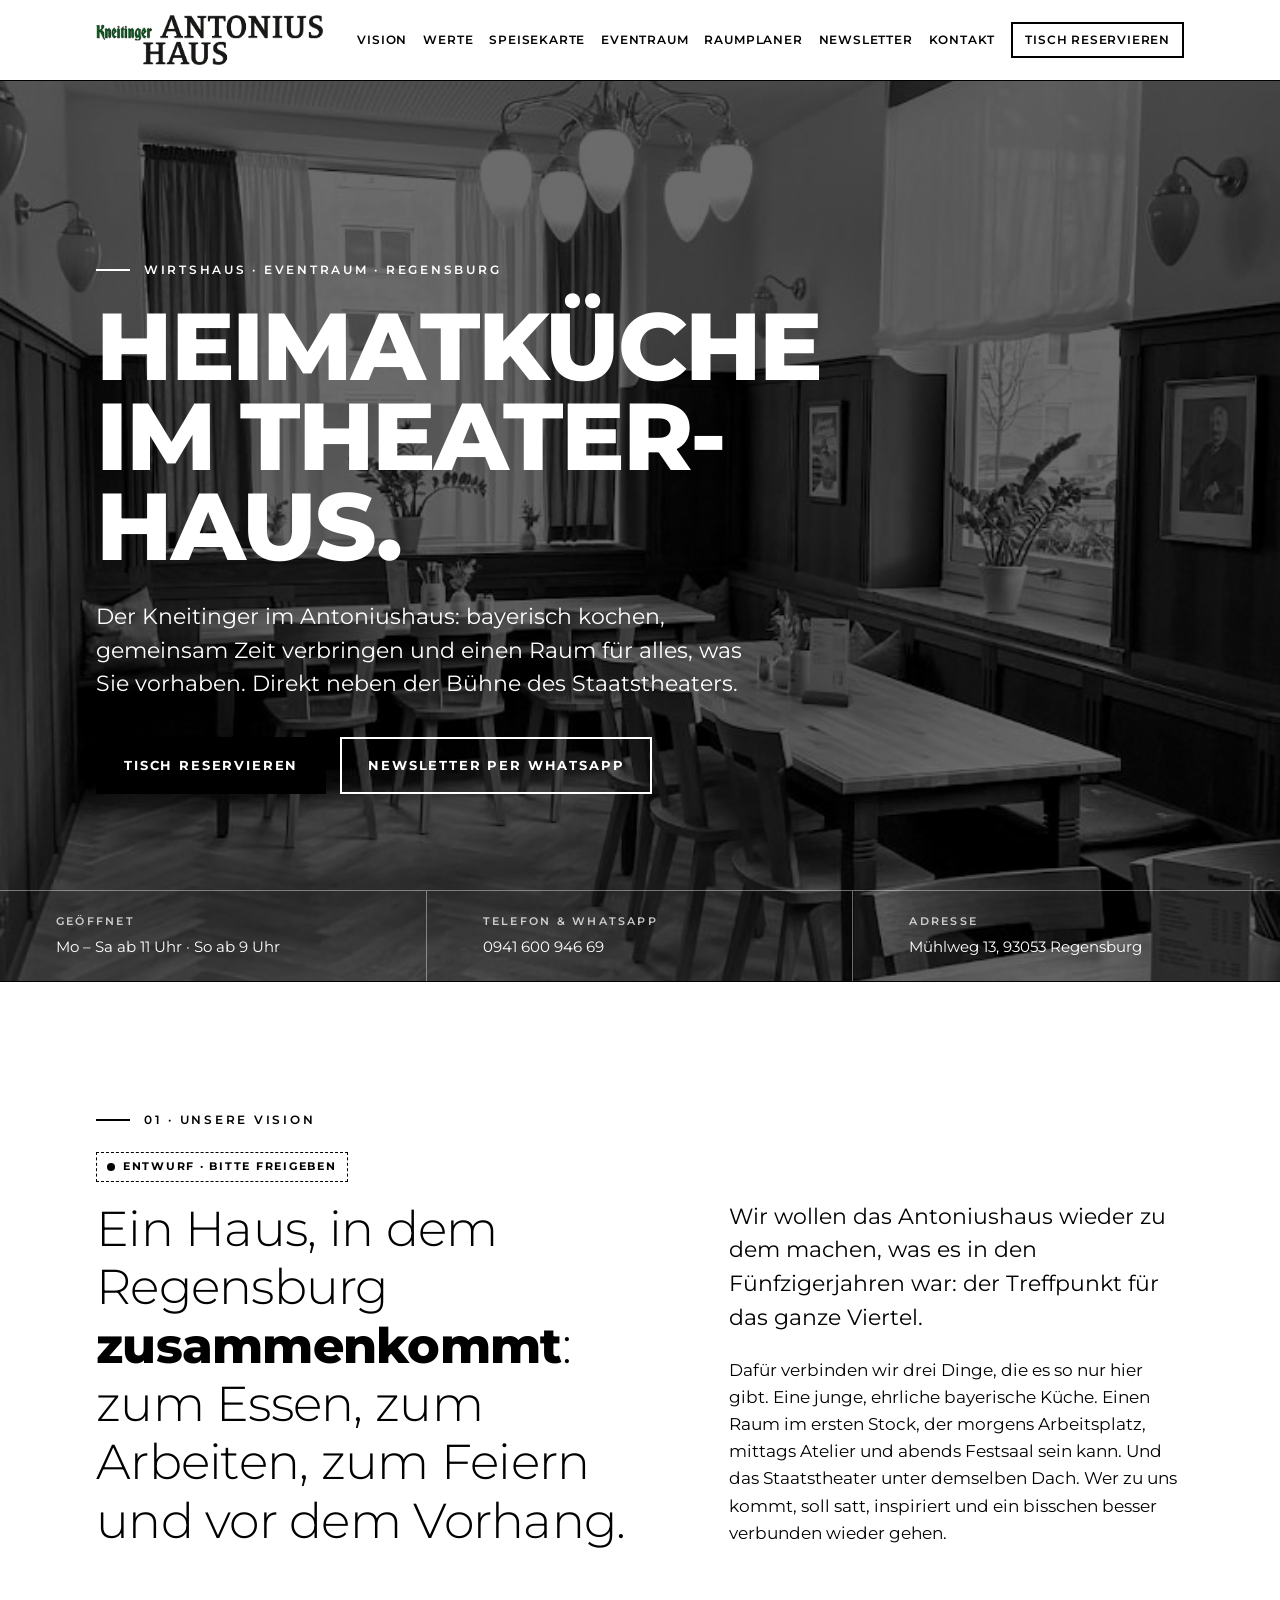
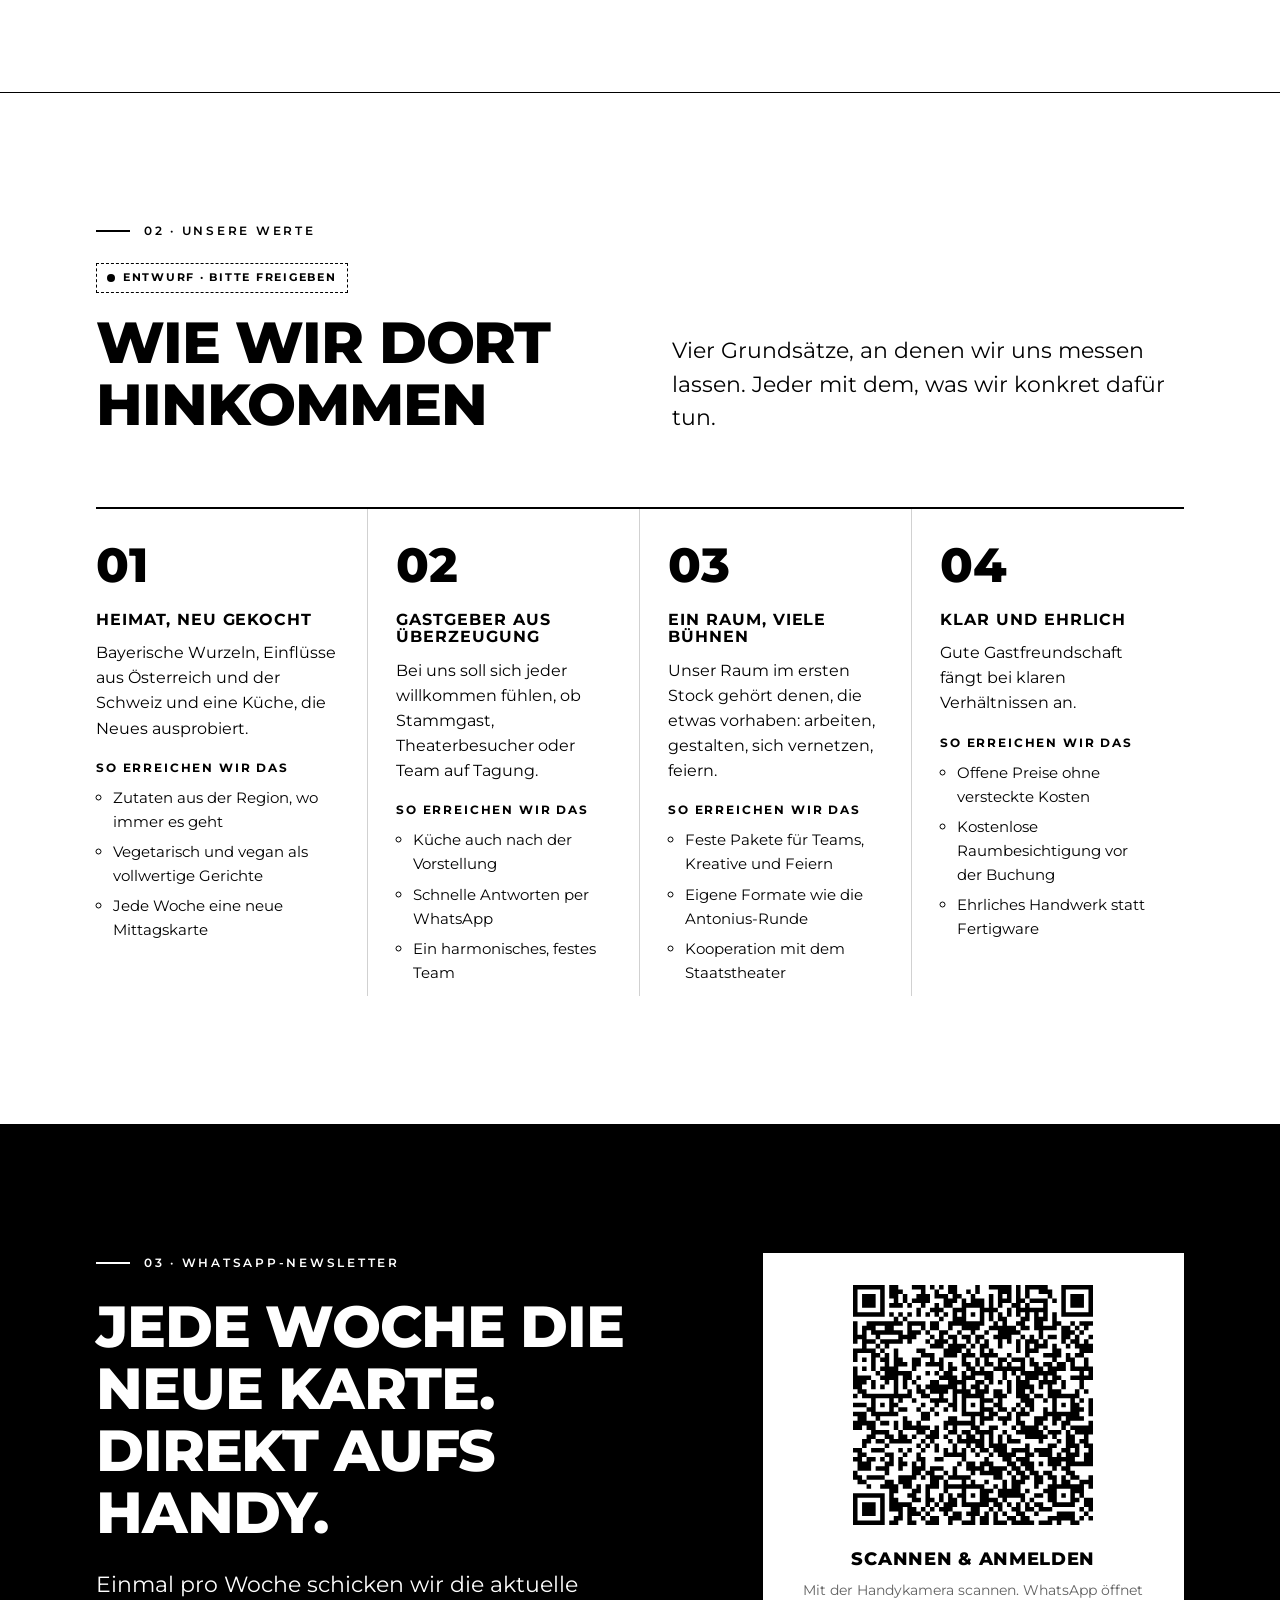
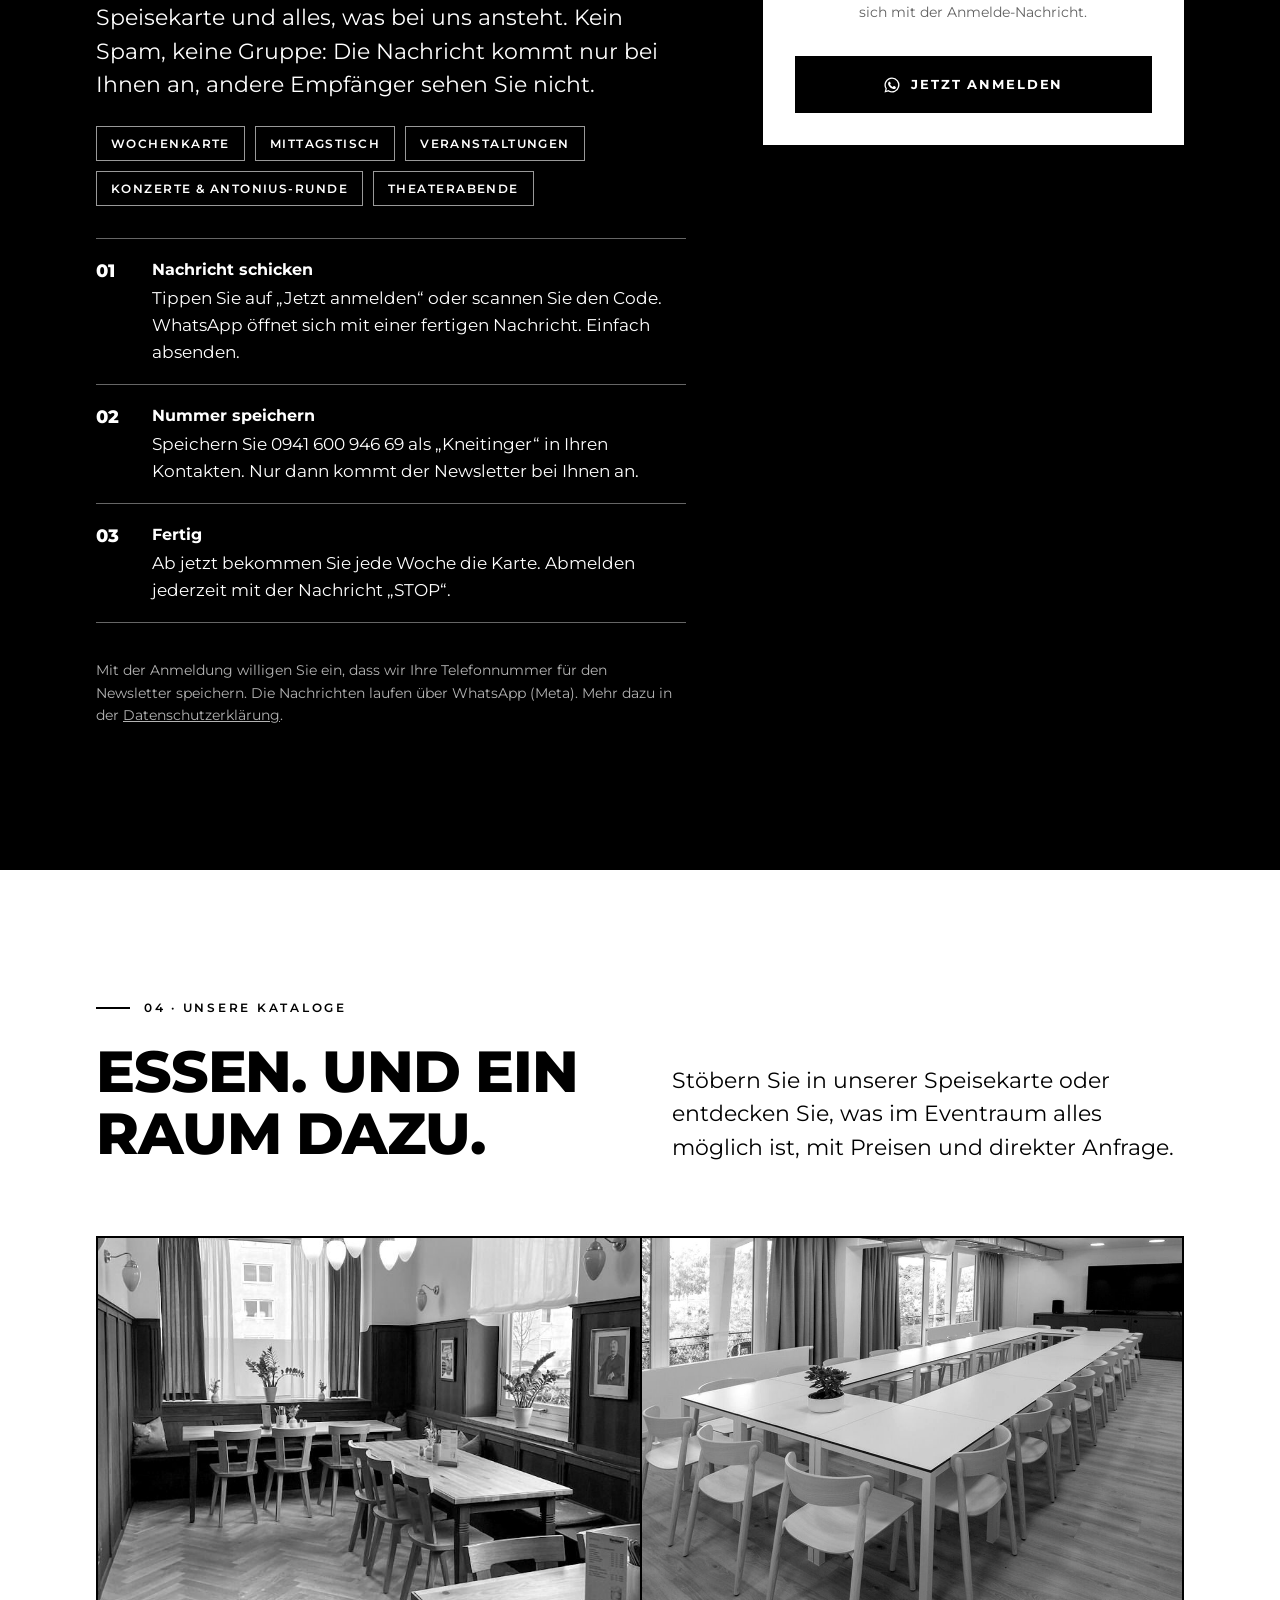
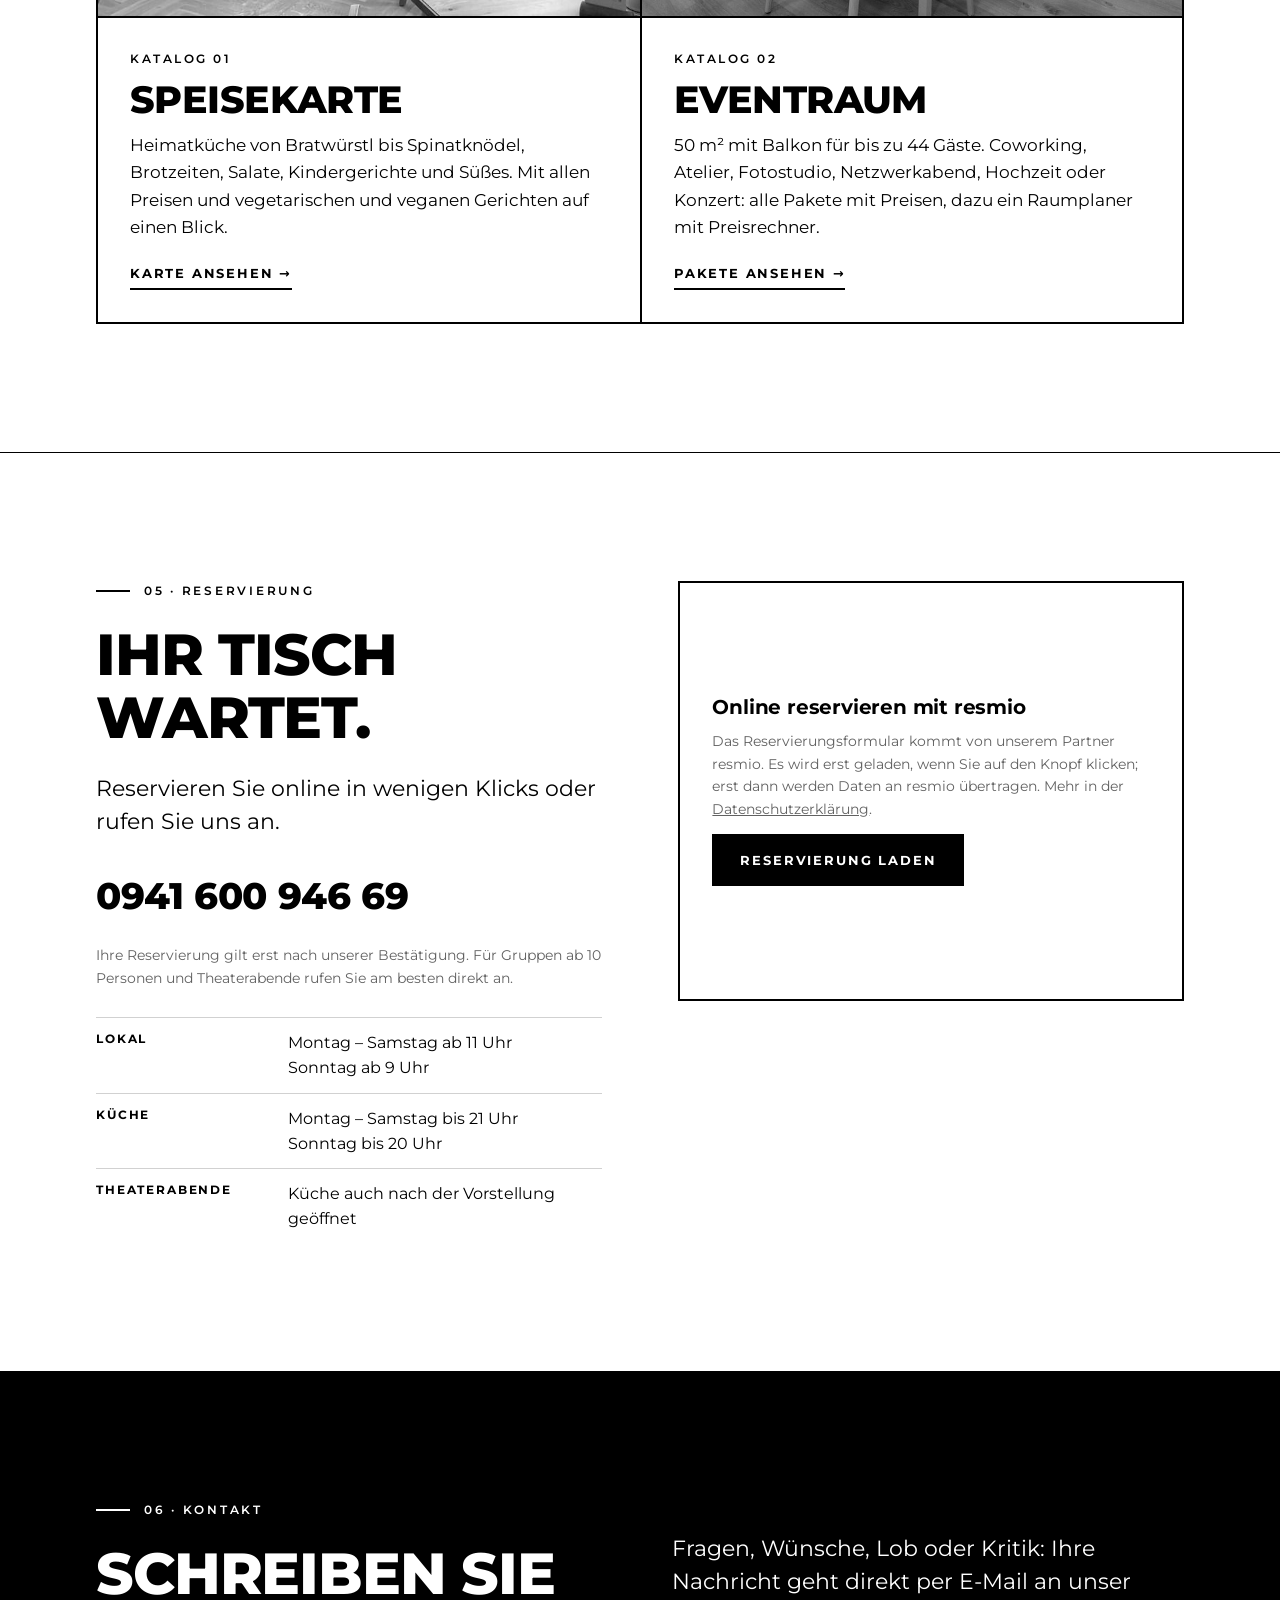
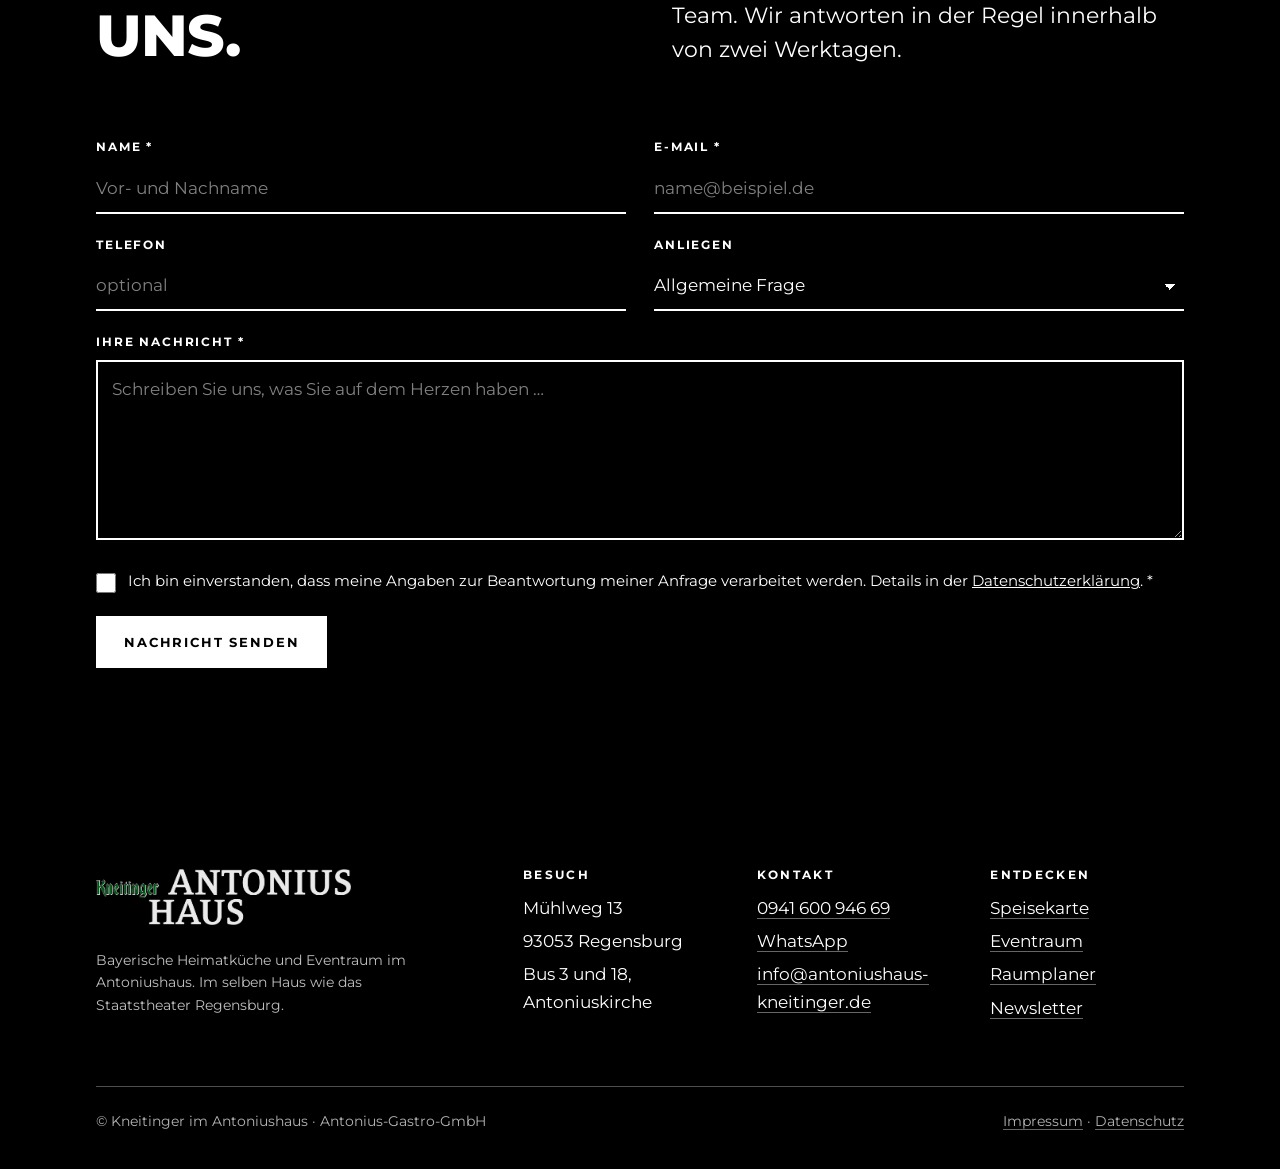
==== index.html @ 72ca8d84 "Website Stand 23.11.2026 (website-v2) für GitHub Pages Co-Authored-By: Claude Opus 5.5 <noreply@anth" ====
<!doctype html>
<html lang="de">
<head>
<meta charset="utf-8">
<meta name="viewport" content="width=device-width, initial-scale=1">
<title>Kneitinger im Antoniushaus · Wirtshaus und Eventraum in Regensburg</title>
<meta name="description" content="Bayerische Heimatküche und ein Eventraum für bis zu 44 Gäste im Antoniushaus Regensburg, im selben Haus wie das Staatstheater. Wochen-Newsletter per WhatsApp, Tisch online reservieren.">
<meta name="theme-color" content="#000000">
<link rel="icon" href="img/favicon.png" type="image/png">
<link rel="apple-touch-icon" href="img/apple-touch-icon.png">
<link rel="preload" href="fonts/montserrat-latin-wght-normal.woff2" as="font" type="font/woff2" crossorigin>
<link rel="stylesheet" href="style.css">
<script type="application/ld+json">
{"@context":"https://schema.org","@type":"Restaurant","name":"Kneitinger im Antoniushaus","address":{"@type":"PostalAddress","streetAddress":"Mühlweg 13","postalCode":"93053","addressLocality":"Regensburg","addressCountry":"DE"},"telephone":"+49 941 60094669","email":"info@antoniushaus-kneitinger.de","servesCuisine":"Bayerische Heimatküche","acceptsReservations":"True","openingHoursSpecification":[{"@type":"OpeningHoursSpecification","dayOfWeek":["Monday","Tuesday","Wednesday","Thursday","Friday","Saturday"],"opens":"11:00"},{"@type":"OpeningHoursSpecification","dayOfWeek":"Sunday","opens":"09:00"}]}
</script>
</head>
<body>
<a class="skip" href="#inhalt">Zum Inhalt springen</a>

<header class="kopf">
  <div class="wrap">
    <a class="logo" href="index.html" aria-label="Kneitinger im Antoniushaus, zur Startseite"><img src="img/logo-antoniushaus.png" alt="Kneitinger im Antoniushaus" width="1283" height="282"></a>
    <button class="menue-btn" aria-expanded="false" aria-controls="nav">Menü</button>
    <ul class="nav" id="nav">
      <li><a href="#vision">Vision</a></li>
      <li><a href="#werte">Werte</a></li>
      <li><a href="speisekarte.html">Speisekarte</a></li>
      <li><a href="eventraum.html">Eventraum</a></li>
      <li><a href="raum.html">Raumplaner</a></li>
      <li><a href="#newsletter">Newsletter</a></li>
      <li><a href="#kontakt">Kontakt</a></li>
      <li class="cta"><a href="#reservierung">Tisch reservieren</a></li>
    </ul>
  </div>
</header>

<main id="inhalt">

  <!-- HERO -->
  <section class="hero">
    <div class="bild"><img src="img/gaststube.jpg" alt="" width="764" height="1020"></div>
    <div class="wrap">
      <div class="kicker">Wirtshaus · Eventraum · Regensburg</div>
      <h1>Heimat&shy;küche im Theater&shy;haus.</h1>
      <p class="lead">Der Kneitinger im Antoniushaus: bayerisch kochen, gemeinsam Zeit verbringen und einen Raum für alles, was Sie vorhaben. Direkt neben der Bühne des Staatstheaters.</p>
      <div class="knoepfe">
        <a class="btn voll" href="#reservierung">Tisch reservieren</a>
        <a class="btn" href="#newsletter">Newsletter per WhatsApp</a>
      </div>
    </div>
    <div class="infobalken">
      <div><b>Geöffnet</b>Mo – Sa ab 11 Uhr · So ab 9 Uhr</div>
      <div><b>Telefon &amp; WhatsApp</b><a href="tel:+4994160094669">0941 600 946 69</a></div>
      <div><b>Adresse</b>Mühlweg 13, 93053 Regensburg</div>
    </div>
  </section>

  <!-- VISION -->
  <section class="abschnitt vision" id="vision">
    <div class="wrap">
      <div class="kicker">01 · Unsere Vision</div>
      <span class="entwurf">Entwurf · bitte freigeben</span>
      <div class="spalten">
        <blockquote>Ein Haus, in dem Regensburg <strong>zusammenkommt</strong>: zum Essen, zum Arbeiten, zum Feiern und vor dem Vorhang.</blockquote>
        <div>
          <p class="lead">Wir wollen das Antoniushaus wieder zu dem machen, was es in den Fünfzigerjahren war: der Treffpunkt für das ganze Viertel.</p>
          <p>Dafür verbinden wir drei Dinge, die es so nur hier gibt. Eine junge, ehrliche bayerische Küche. Einen Raum im ersten Stock, der morgens Arbeitsplatz, mittags Atelier und abends Festsaal sein kann. Und das Staatstheater unter demselben Dach. Wer zu uns kommt, soll satt, inspiriert und ein bisschen besser verbunden wieder gehen.</p>
        </div>
      </div>
    </div>
  </section>

  <!-- WERTE -->
  <section class="abschnitt" id="werte">
    <div class="wrap">
      <div class="kopfzeile">
        <div>
          <div class="kicker">02 · Unsere Werte</div>
          <span class="entwurf">Entwurf · bitte freigeben</span>
          <h2>Wie wir dort hinkommen</h2>
        </div>
        <p class="lead">Vier Grundsätze, an denen wir uns messen lassen. Jeder mit dem, was wir konkret dafür tun.</p>
      </div>
      <ol class="werte">
        <li>
          <span class="nr">01</span>
          <h3>Heimat, neu gekocht</h3>
          <p>Bayerische Wurzeln, Einflüsse aus Österreich und der Schweiz und eine Küche, die Neues ausprobiert.</p>
          <p class="wie">So erreichen wir das</p>
          <ul><li>Zutaten aus der Region, wo immer es geht</li><li>Vegetarisch und vegan als vollwertige Gerichte</li><li>Jede Woche eine neue Mittagskarte</li></ul>
        </li>
        <li>
          <span class="nr">02</span>
          <h3>Gastgeber aus Überzeugung</h3>
          <p>Bei uns soll sich jeder willkommen fühlen, ob Stammgast, Theaterbesucher oder Team auf Tagung.</p>
          <p class="wie">So erreichen wir das</p>
          <ul><li>Küche auch nach der Vorstellung</li><li>Schnelle Antworten per WhatsApp</li><li>Ein harmonisches, festes Team</li></ul>
        </li>
        <li>
          <span class="nr">03</span>
          <h3>Ein Raum, viele Bühnen</h3>
          <p>Unser Raum im ersten Stock gehört denen, die etwas vorhaben: arbeiten, gestalten, sich vernetzen, feiern.</p>
          <p class="wie">So erreichen wir das</p>
          <ul><li>Feste Pakete für Teams, Kreative und Feiern</li><li>Eigene Formate wie die Antonius-Runde</li><li>Kooperation mit dem Staatstheater</li></ul>
        </li>
        <li>
          <span class="nr">04</span>
          <h3>Klar und ehrlich</h3>
          <p>Gute Gastfreundschaft fängt bei klaren Verhältnissen an.</p>
          <p class="wie">So erreichen wir das</p>
          <ul><li>Offene Preise ohne versteckte Kosten</li><li>Kostenlose Raumbesichtigung vor der Buchung</li><li>Ehrliches Handwerk statt Fertigware</li></ul>
        </li>
      </ol>
    </div>
  </section>

  <!-- WHATSAPP NEWSLETTER -->
  <section class="abschnitt dunkel newsletter" id="newsletter">
    <div class="wrap raster">
      <div>
        <div class="kicker">03 · WhatsApp-Newsletter</div>
        <h2>Jede Woche die neue Karte. Direkt aufs Handy.</h2>
        <p class="lead" style="margin-top:24px">Einmal pro Woche schicken wir die aktuelle Speisekarte und alles, was bei uns ansteht. Kein Spam, keine Gruppe: Die Nachricht kommt nur bei Ihnen an, andere Empfänger sehen Sie nicht.</p>
        <ul class="inhalt" aria-label="Das steht im Newsletter">
          <li>Wochenkarte</li><li>Mittagstisch</li><li>Veranstaltungen</li><li>Konzerte &amp; Antonius-Runde</li><li>Theaterabende</li>
        </ul>
        <ol>
          <li><div><b>Nachricht schicken</b>Tippen Sie auf „Jetzt anmelden“ oder scannen Sie den Code. WhatsApp öffnet sich mit einer fertigen Nachricht. Einfach absenden.</div></li>
          <li><div><b>Nummer speichern</b>Speichern Sie 0941 600 946 69 als „Kneitinger“ in Ihren Kontakten. Nur dann kommt der Newsletter bei Ihnen an.</div></li>
          <li><div><b>Fertig</b>Ab jetzt bekommen Sie jede Woche die Karte. Abmelden jederzeit mit der Nachricht „STOP“.</div></li>
        </ol>
        <p class="klein">Mit der Anmeldung willigen Sie ein, dass wir Ihre Telefonnummer für den Newsletter speichern. Die Nachrichten laufen über WhatsApp (Meta). Mehr dazu in der <a href="datenschutz.html#whatsapp">Datenschutzerklärung</a>.</p>
      </div>
      <aside class="qrkarte">
        <div class="qr">
          <img src="img/qr-newsletter.svg" alt="QR-Code: Newsletter per WhatsApp abonnieren" width="236" height="236">
          <div class="titel">Scannen &amp; anmelden</div>
          <p class="klein leise">Mit der Handykamera scannen. WhatsApp öffnet sich mit der Anmelde-Nachricht.</p>
        </div>
        <a class="btn voll" href="https://wa.me/4994160094669?text=Hallo!%20Ich%20m%C3%B6chte%20den%20Wochen-Newsletter%20vom%20Kneitinger%20im%20Antoniushaus%20per%20WhatsApp%20bekommen.%20START" target="_blank" rel="noopener">
          <svg viewBox="0 0 24 24" aria-hidden="true"><path fill="currentColor" d="M12 2a10 10 0 0 0-8.6 15.1L2 22l5-1.3A10 10 0 1 0 12 2Zm0 18.2c-1.5 0-3-.4-4.3-1.2l-.3-.2-3 .8.8-2.9-.2-.3A8.2 8.2 0 1 1 12 20.2Zm4.5-6.1c-.2-.1-1.5-.7-1.7-.8-.2-.1-.4-.1-.6.1l-.8 1c-.1.2-.3.2-.5.1a6.7 6.7 0 0 1-3.3-2.9c-.3-.4.3-.4.7-1.3.1-.2 0-.3 0-.4l-.8-1.8c-.2-.5-.4-.4-.6-.4h-.5c-.2 0-.4.1-.7.3-.2.3-.9.9-.9 2.2s.9 2.5 1 2.7c.1.2 1.8 2.8 4.4 3.9 1.6.7 2.3.8 3.1.6.5-.1 1.5-.6 1.7-1.2.2-.6.2-1.1.1-1.2l-.6-.4Z"/></svg>
          Jetzt anmelden
        </a>
      </aside>
    </div>
  </section>

  <!-- KATALOGE -->
  <section class="abschnitt" id="kataloge">
    <div class="wrap">
      <div class="kopfzeile">
        <div>
          <div class="kicker">04 · Unsere Kataloge</div>
          <h2>Essen. Und ein Raum dazu.</h2>
        </div>
        <p class="lead">Stöbern Sie in unserer Speisekarte oder entdecken Sie, was im Eventraum alles möglich ist, mit Preisen und direkter Anfrage.</p>
      </div>
      <div class="kataloge">
        <a class="katalog" href="speisekarte.html">
          <div class="foto"><img src="img/gaststube.jpg" alt="Die Gaststube im Kneitinger" width="764" height="1020" style="object-position:50% 60%"></div>
          <div class="txt">
            <span class="num">Katalog 01</span>
            <h3>Speisekarte</h3>
            <p>Heimatküche von Bratwürstl bis Spinatknödel, Brotzeiten, Salate, Kindergerichte und Süßes. Mit allen Preisen und vegetarischen und veganen Gerichten auf einen Blick.</p>
            <span class="pfeil">Karte ansehen →</span>
          </div>
        </a>
        <a class="katalog" href="eventraum.html">
          <div class="foto"><img src="img/tagungsraum.jpg" alt="Der Eventraum im ersten Obergeschoss" width="1600" height="720"></div>
          <div class="txt">
            <span class="num">Katalog 02</span>
            <h3>Eventraum</h3>
            <p>50 m² mit Balkon für bis zu 44 Gäste. Coworking, Atelier, Fotostudio, Netzwerkabend, Hochzeit oder Konzert: alle Pakete mit Preisen, dazu ein Raumplaner mit Preisrechner.</p>
            <span class="pfeil">Pakete ansehen →</span>
          </div>
        </a>
      </div>
    </div>
  </section>

  <!-- RESERVIERUNG -->
  <section class="abschnitt reservierung" id="reservierung">
    <div class="wrap raster">
      <div>
        <div class="kicker">05 · Reservierung</div>
        <h2>Ihr Tisch wartet.</h2>
        <p class="lead" style="margin-top:24px">Reservieren Sie online in wenigen Klicks oder rufen Sie uns an.</p>
        <a class="telefon" href="tel:+4994160094669">0941 600 946 69</a>
        <p class="klein leise">Ihre Reservierung gilt erst nach unserer Bestätigung. Für Gruppen ab 10 Personen und Theaterabende rufen Sie am besten direkt an.</p>
        <table class="zeiten">
          <tr><th>Lokal</th><td>Montag – Samstag ab 11 Uhr<br>Sonntag ab 9 Uhr</td></tr>
          <tr><th>Küche</th><td>Montag – Samstag bis 21 Uhr<br>Sonntag bis 20 Uhr</td></tr>
          <tr><th>Theaterabende</th><td>Küche auch nach der Vorstellung geöffnet</td></tr>
        </table>
      </div>
      <div class="resmio-box">
        <div id="resmio-hinweis">
          <h3 style="margin-bottom:12px">Online reservieren mit resmio</h3>
          <p class="klein leise">Das Reservierungsformular kommt von unserem Partner resmio. Es wird erst geladen, wenn Sie auf den Knopf klicken; erst dann werden Daten an resmio übertragen. Mehr in der <a href="datenschutz.html#resmio">Datenschutzerklärung</a>.</p>
          <button class="btn voll" id="resmio-laden" type="button">Reservierung laden</button>
        </div>
        <div id="resmio-kneitinger-im-antoniushaus"></div>
      </div>
    </div>
  </section>

  <!-- KONTAKT -->
  <section class="abschnitt dunkel" id="kontakt">
    <div class="wrap">
      <div class="kopfzeile">
        <div>
          <div class="kicker">06 · Kontakt</div>
          <h2>Schreiben Sie uns.</h2>
        </div>
        <p class="lead">Fragen, Wünsche, Lob oder Kritik: Ihre Nachricht geht direkt per E-Mail an unser Team. Wir antworten in der Regel innerhalb von zwei Werktagen.</p>
      </div>
      <!-- Versand über Formspree: DEINE_FORM_ID durch die ID aus formspree.io ersetzen (siehe LIESMICH.md) -->
      <form class="formular" id="kontaktformular" action="https://formspree.io/f/DEINE_FORM_ID" method="POST">
        <div class="feld"><label for="f-name">Name *</label><input id="f-name" name="name" autocomplete="name" required placeholder="Vor- und Nachname"></div>
        <div class="feld"><label for="f-mail">E-Mail *</label><input id="f-mail" name="email" type="email" autocomplete="email" required placeholder="name@beispiel.de"></div>
        <div class="feld"><label for="f-tel">Telefon</label><input id="f-tel" name="telefon" type="tel" autocomplete="tel" placeholder="optional"></div>
        <div class="feld"><label for="f-thema">Anliegen</label>
          <select id="f-thema" name="anliegen">
            <option>Allgemeine Frage</option>
            <option>Tischreservierung</option>
            <option>Eventraum-Anfrage</option>
            <option>Feier oder Hochzeit</option>
            <option>Bewerbung</option>
            <option>Lob oder Kritik</option>
          </select>
        </div>
        <div class="feld ganz"><label for="f-text">Ihre Nachricht *</label><textarea id="f-text" name="nachricht" required placeholder="Schreiben Sie uns, was Sie auf dem Herzen haben …"></textarea></div>
        <input class="honig" type="text" name="_gotcha" tabindex="-1" autocomplete="off" aria-hidden="true">
        <input type="hidden" name="_subject" value="Neue Nachricht über die Website">
        <label class="check ganz"><input type="checkbox" name="datenschutz" required> <span>Ich bin einverstanden, dass meine Angaben zur Beantwortung meiner Anfrage verarbeitet werden. Details in der <a href="datenschutz.html#kontaktformular">Datenschutzerklärung</a>. *</span></label>
        <div class="ganz" style="display:flex;gap:24px;align-items:center;flex-wrap:wrap">
          <button class="btn voll" type="submit">Nachricht senden</button>
          <p class="form-status" id="form-status" role="status" aria-live="polite"></p>
        </div>
      </form>
    </div>
  </section>

</main>

<footer class="fuss">
  <div class="wrap">
    <div class="raster">
      <div>
        <img src="img/logo-antoniushaus-weiss.png" alt="Kneitinger im Antoniushaus" width="1283" height="282">
        <p class="klein" style="max-width:24em;color:rgba(255,255,255,.75)">Bayerische Heimatküche und Eventraum im Antoniushaus. Im selben Haus wie das Staatstheater Regensburg.</p>
      </div>
      <div>
        <h4>Besuch</h4>
        <ul><li>Mühlweg 13</li><li>93053 Regensburg</li><li>Bus 3 und 18, Antoniuskirche</li></ul>
      </div>
      <div>
        <h4>Kontakt</h4>
        <ul><li><a href="tel:+4994160094669">0941 600 946 69</a></li><li><a href="https://wa.me/4994160094669" target="_blank" rel="noopener">WhatsApp</a></li><li><a href="mailto:info@antoniushaus-kneitinger.de">info@antoniushaus-kneitinger.de</a></li></ul>
      </div>
      <div>
        <h4>Entdecken</h4>
        <ul><li><a href="speisekarte.html">Speisekarte</a></li><li><a href="eventraum.html">Eventraum</a></li><li><a href="raum.html">Raumplaner</a></li><li><a href="#newsletter">Newsletter</a></li></ul>
      </div>
    </div>
    <div class="unten">
      <span>© Kneitinger im Antoniushaus · Antonius-Gastro-GmbH</span>
      <span><a href="impressum.html">Impressum</a> · <a href="datenschutz.html">Datenschutz</a></span>
    </div>
  </div>
</footer>

<script src="main.js"></script>
</body>
</html>
---- style.css ----
/* Kneitinger im Antoniushaus · Website v2
   Farben: nur Schwarz und Weiß (Ausnahme: das Grün im Logo-Schriftzug „Kneitinger“)
   Schriften: Montserrat (lokal, OFL) für Überschriften; Avenir für Fließtext, wo installiert, sonst Montserrat */

@font-face{font-family:"Montserrat";src:url("fonts/montserrat-latin-wght-normal.woff2") format("woff2");font-weight:100 900;font-style:normal;font-display:swap}
@font-face{font-family:"Montserrat";src:url("fonts/montserrat-latin-wght-italic.woff2") format("woff2");font-weight:100 900;font-style:italic;font-display:swap}
/* Avenir: kommerzielle Schrift. Hier nur aus dem Gerät der Besucher geladen (Apple-Geräte haben sie).
   Mit Webfont-Lizenz einfach die woff2-Dateien nach fonts/ legen und die url()-Zeilen ergänzen. */
@font-face{font-family:"Avenir Web";src:local("Avenir Next"),local("AvenirNext-Regular"),local("Avenir"),local("Avenir-Book");font-weight:400;font-display:swap}
@font-face{font-family:"Avenir Web";src:local("Avenir Next Demi Bold"),local("AvenirNext-DemiBold"),local("Avenir Heavy"),local("Avenir-Heavy");font-weight:600 700;font-display:swap}

:root{
  --schwarz:#000;
  --weiss:#fff;
  --linie:rgba(0,0,0,.18);
  --leise:rgba(0,0,0,.62);
  --titel:"Montserrat",system-ui,sans-serif;
  --text:"Avenir Web","Avenir Next","Avenir","Montserrat",system-ui,sans-serif;
  --breite:1200px;
  --rand:clamp(20px,5vw,56px);
}
*,*::before,*::after{box-sizing:border-box}
html{scroll-behavior:smooth;scroll-padding-top:96px}
body{margin:0;background:var(--weiss);color:var(--schwarz);font-family:var(--text);font-size:1.0625rem;line-height:1.6;-webkit-font-smoothing:antialiased;text-rendering:optimizeLegibility}
img{max-width:100%;height:auto;display:block}
a{color:inherit}
:focus-visible{outline:2px solid currentColor;outline-offset:3px}
.skip{position:absolute;left:-999px;top:0;background:var(--schwarz);color:var(--weiss);padding:10px 16px;z-index:100}
.skip:focus{left:8px;top:8px}
.wrap{max-width:var(--breite);margin:0 auto;padding:0 var(--rand)}

h1,h2,h3,h4{font-family:var(--titel);margin:0;line-height:1.08;letter-spacing:-.01em}
h1{font-weight:800;font-size:clamp(2.6rem,7.4vw,6.2rem);text-transform:uppercase;letter-spacing:-.025em;line-height:.95}
h2{font-weight:800;font-size:clamp(2rem,4.6vw,3.6rem);text-transform:uppercase;letter-spacing:-.02em}
h3{font-weight:700;font-size:1.25rem}
p{margin:0 0 1em}
.kicker{font-family:var(--titel);font-weight:600;font-size:.78rem;letter-spacing:.22em;text-transform:uppercase;display:flex;gap:14px;align-items:center;margin-bottom:22px}
.kicker::before{content:"";width:34px;height:2px;background:currentColor}
.lead{font-size:clamp(1.15rem,1.8vw,1.4rem);line-height:1.5;max-width:34em}

/* Buttons */
.btn{display:inline-flex;align-items:center;gap:10px;font-family:var(--titel);font-weight:700;font-size:.82rem;letter-spacing:.14em;text-transform:uppercase;text-decoration:none;padding:16px 26px;border:2px solid currentColor;background:transparent;color:inherit;cursor:pointer;transition:background .15s,color .15s}
.btn:hover{background:var(--schwarz);color:var(--weiss);border-color:var(--schwarz)}
.btn.voll{background:var(--schwarz);color:var(--weiss);border-color:var(--schwarz)}
.btn.voll:hover{background:var(--weiss);color:var(--schwarz)}
.dunkel .btn:hover{background:var(--weiss);color:var(--schwarz);border-color:var(--weiss)}
.dunkel .btn.voll{background:var(--weiss);color:var(--schwarz);border-color:var(--weiss)}
.dunkel .btn.voll:hover{background:var(--schwarz);color:var(--weiss)}
.btn svg{width:18px;height:18px;flex:none}

/* Kopf */
.kopf{position:sticky;top:0;z-index:50;background:var(--weiss);border-bottom:1px solid var(--schwarz)}
.kopf .wrap{display:flex;align-items:center;justify-content:space-between;height:80px;gap:24px}
.kopf .logo{flex:none}
.kopf .logo img{height:50px;width:auto}
.nav{display:flex;gap:26px;white-space:nowrap;list-style:none;margin:0;padding:0;font-family:var(--titel);font-weight:600;font-size:.78rem;letter-spacing:.14em;text-transform:uppercase}
.nav a{text-decoration:none;padding:6px 0;border-bottom:2px solid transparent}
.nav a:hover,.nav a[aria-current="page"]{border-bottom-color:currentColor}
.nav .cta a{border:2px solid var(--schwarz);padding:9px 14px}
.nav .cta a:hover{background:var(--schwarz);color:var(--weiss)}
.menue-btn{display:none;background:none;border:2px solid var(--schwarz);font-family:var(--titel);font-weight:700;font-size:.75rem;letter-spacing:.14em;text-transform:uppercase;padding:9px 14px;cursor:pointer;color:var(--schwarz)}
@media (min-width:1201px){.nav{gap:16px;font-size:.72rem;letter-spacing:.07em}.nav .cta a{padding:9px 12px}}
@media (max-width:1200px){
  .menue-btn{display:block}
  .nav{display:none;position:absolute;left:0;right:0;top:80px;flex-direction:column;gap:0;background:var(--weiss);border-bottom:1px solid var(--schwarz);padding:8px var(--rand) 20px}
  .nav.offen{display:flex}
  .nav li{border-top:1px solid var(--linie)}
  .nav a{display:block;padding:16px 0;border:0}
  .nav .cta a{border:0;padding:16px 0}
  .kopf .logo img{height:40px}
}

/* Abschnitte */
.abschnitt{padding:clamp(72px,10vw,140px) 0;border-bottom:1px solid var(--schwarz)}
.dunkel{background:var(--schwarz);color:var(--weiss)}
.dunkel .leise,.dunkel .klein{color:rgba(255,255,255,.7)}
.leise{color:var(--leise)}
.klein{font-size:.88rem}
.kopfzeile{display:grid;grid-template-columns:1fr 1fr;gap:40px 64px;align-items:end;margin-bottom:clamp(40px,6vw,72px)}
.kopfzeile .lead{margin:0}
@media (max-width:820px){.kopfzeile{grid-template-columns:1fr}}

/* Platzhalter-Markierung zum Freigeben */
.entwurf{display:inline-flex;align-items:center;gap:8px;font-family:var(--titel);font-weight:700;font-size:.68rem;letter-spacing:.16em;text-transform:uppercase;border:1.5px dashed currentColor;padding:5px 10px;margin-bottom:18px}
.entwurf::before{content:"";width:8px;height:8px;border-radius:50%;background:currentColor}

/* Hero */
.hero{background:var(--schwarz);color:var(--weiss);position:relative;overflow:hidden;border-bottom:1px solid var(--schwarz)}
.hero .bild{position:absolute;inset:0}
.hero .bild img{width:100%;height:100%;object-fit:cover;opacity:.42}
.hero .wrap{position:relative;padding-top:clamp(80px,14vw,180px);padding-bottom:clamp(56px,8vw,96px)}
.hero h1{max-width:12ch;margin-bottom:28px}
.hero .lead{max-width:30em;margin-bottom:36px}
.hero .knoepfe{display:flex;flex-wrap:wrap;gap:14px}
.infobalken{position:relative;border-top:1px solid rgba(255,255,255,.4);display:grid;grid-template-columns:repeat(3,1fr)}
.infobalken div{padding:22px var(--rand);border-right:1px solid rgba(255,255,255,.4);font-size:.95rem}
.infobalken div:last-child{border-right:0}
.infobalken b{display:block;font-family:var(--titel);font-size:.7rem;letter-spacing:.2em;text-transform:uppercase;margin-bottom:4px;font-weight:600;opacity:.75}
.infobalken a{text-decoration:none}
@media (max-width:760px){.infobalken{grid-template-columns:1fr}.infobalken div{border-right:0;border-bottom:1px solid rgba(255,255,255,.4);padding:16px var(--rand)}.infobalken div:last-child{border-bottom:0}}

/* Vision */
.vision blockquote{margin:0;font-family:var(--titel);font-weight:300;font-size:clamp(1.7rem,3.8vw,3.1rem);line-height:1.2;letter-spacing:-.015em;max-width:22ch}
.vision blockquote strong{font-weight:800}
.vision .spalten{display:grid;grid-template-columns:5fr 4fr;gap:64px;align-items:start}
.vision .spalten p{max-width:32em}
@media (max-width:860px){.vision .spalten{grid-template-columns:1fr;gap:36px}}

/* Werte */
.werte{list-style:none;margin:0;padding:0;display:grid;grid-template-columns:repeat(4,1fr);border-top:2px solid currentColor}
.werte>li{padding:32px 28px 8px 28px;border-right:1px solid var(--linie)}
.werte>li:first-child{padding-left:0}
.werte>li:last-child{border-right:0}
.werte ul li{padding:3px 0}
.werte .nr{font-family:var(--titel);font-weight:800;font-size:3rem;line-height:1;display:block;margin-bottom:22px}
.werte h3{text-transform:uppercase;letter-spacing:.06em;font-size:1rem;margin-bottom:12px}
.werte p{font-size:.98rem}
.werte .wie{font-family:var(--titel);font-size:.72rem;letter-spacing:.16em;text-transform:uppercase;font-weight:700;margin:18px 0 6px}
.werte ul{margin:0;padding:0 0 0 1.1em;font-size:.94rem}
@media (max-width:980px){.werte{grid-template-columns:1fr 1fr}.werte>li{padding:28px 20px 20px 0!important;border-right:0;border-bottom:1px solid var(--linie)}}
@media (max-width:560px){.werte{grid-template-columns:1fr}}

/* WhatsApp-Newsletter */
.newsletter .raster{display:grid;grid-template-columns:7fr 5fr;gap:clamp(40px,6vw,88px);align-items:start}
.newsletter ol{list-style:none;counter-reset:s;margin:32px 0 36px;padding:0;border-top:1px solid rgba(255,255,255,.4)}
.newsletter ol li{counter-increment:s;display:grid;grid-template-columns:56px 1fr;padding:18px 0;border-bottom:1px solid rgba(255,255,255,.4)}
.newsletter ol li::before{content:"0" counter(s);font-family:var(--titel);font-weight:800;font-size:1.1rem}
.newsletter ol b{font-family:var(--titel);display:block;font-size:1rem;margin-bottom:2px}
.newsletter .inhalt{display:flex;flex-wrap:wrap;gap:10px;margin:24px 0 0;padding:0;list-style:none}
.newsletter .inhalt li{border:1px solid rgba(255,255,255,.6);padding:7px 14px;font-family:var(--titel);font-size:.75rem;letter-spacing:.12em;text-transform:uppercase;font-weight:600}
.qrkarte{background:var(--weiss);color:var(--schwarz);padding:32px;text-align:center}
.qrkarte img{width:100%;max-width:240px;margin:0 auto 20px}
.qrkarte .titel{font-family:var(--titel);font-weight:800;text-transform:uppercase;font-size:1.1rem;letter-spacing:.04em;margin-bottom:6px}
.qrkarte .btn{width:100%;justify-content:center;margin-top:18px}
.qrkarte .leise{color:var(--leise)!important}
.dunkel .qrkarte .btn.voll{background:var(--schwarz);color:var(--weiss);border-color:var(--schwarz)}
.dunkel .qrkarte .btn.voll:hover{background:var(--weiss);color:var(--schwarz)}
@media (max-width:860px){.newsletter .raster{grid-template-columns:1fr}.qrkarte .qr{display:none}}

/* Katalog-Kacheln */
.kataloge{display:grid;grid-template-columns:1fr 1fr;gap:0;border:2px solid var(--schwarz)}
.katalog{position:relative;display:flex;flex-direction:column;text-decoration:none;overflow:hidden}
.katalog+.katalog{border-left:2px solid var(--schwarz)}
.katalog .foto{height:380px;overflow:hidden;border-bottom:2px solid var(--schwarz)}
.katalog .foto img{width:100%;height:100%;object-fit:cover;transition:transform .6s}
.katalog:hover .foto img{transform:scale(1.04)}
.katalog .txt{padding:32px}
.katalog .num{font-family:var(--titel);font-weight:600;font-size:.72rem;letter-spacing:.22em;text-transform:uppercase;margin-bottom:10px;display:block}
.katalog h3{font-weight:800;font-size:clamp(1.8rem,3vw,2.6rem);text-transform:uppercase;letter-spacing:-.015em;margin-bottom:12px}
.katalog p{max-width:30em}
.katalog .pfeil{font-family:var(--titel);font-weight:700;font-size:.8rem;letter-spacing:.14em;text-transform:uppercase;display:inline-flex;gap:10px;align-items:center;border-bottom:2px solid currentColor;padding-bottom:4px;margin-top:6px}
.katalog:hover{background:var(--schwarz);color:var(--weiss)}
@media (max-width:820px){.kataloge{grid-template-columns:1fr}.katalog+.katalog{border-left:0;border-top:2px solid var(--schwarz)}.katalog{min-height:0}.katalog .foto{min-height:220px;height:240px}}

/* Reservierung */
.reservierung .raster{display:grid;grid-template-columns:1fr 1fr;gap:clamp(40px,6vw,88px);align-items:start}
.resmio-box{border:2px solid var(--schwarz);padding:32px;min-height:420px;display:flex;flex-direction:column;justify-content:center}
.resmio-box #resmio-kneitinger-im-antoniushaus{display:flex;justify-content:center}
.telefon{font-family:var(--titel);font-weight:800;font-size:clamp(1.6rem,3vw,2.3rem);text-decoration:none;display:inline-block;margin:6px 0 18px;letter-spacing:-.01em}
.zeiten{width:100%;border-collapse:collapse;margin:28px 0 0;font-size:.98rem}
.zeiten th,.zeiten td{text-align:left;padding:12px 0;border-top:1px solid var(--linie);vertical-align:top}
.zeiten th{font-family:var(--titel);font-weight:700;font-size:.72rem;letter-spacing:.16em;text-transform:uppercase;width:38%}
@media (max-width:860px){.reservierung .raster{grid-template-columns:1fr}}

/* Kontaktformular */
.formular{display:grid;grid-template-columns:1fr 1fr;gap:22px 28px}
.formular .ganz{grid-column:1/-1}
.feld label{display:block;font-family:var(--titel);font-weight:700;font-size:.72rem;letter-spacing:.16em;text-transform:uppercase;margin-bottom:8px}
.feld input,.feld select,.feld textarea{width:100%;font:inherit;color:var(--weiss);background:transparent;border:0;border-bottom:2px solid var(--weiss);padding:10px 0;border-radius:0;-webkit-appearance:none;appearance:none}
.feld select{background-image:linear-gradient(45deg,transparent 50%,#fff 50%),linear-gradient(135deg,#fff 50%,transparent 50%);background-position:calc(100% - 14px) 52%,calc(100% - 8px) 52%;background-size:6px 6px;background-repeat:no-repeat}
.feld select option{color:#000}
.feld textarea{min-height:180px;resize:vertical;border:2px solid var(--weiss);padding:14px}
.feld input::placeholder,.feld textarea::placeholder{color:rgba(255,255,255,.5)}
.feld input:focus,.feld textarea:focus,.feld select:focus{outline:none;border-color:var(--weiss);box-shadow:0 2px 0 0 var(--weiss)}
.check{display:flex;gap:12px;align-items:flex-start;font-size:.92rem}
.check input{width:20px;height:20px;margin:3px 0 0;accent-color:#fff;flex:none}
.honig{position:absolute;left:-9999px}
.form-status{font-family:var(--titel);font-weight:600;min-height:1.6em;margin:0}
@media (max-width:640px){.formular{grid-template-columns:1fr}}

/* Fuß */
.fuss{background:var(--schwarz);color:var(--weiss);padding:72px 0 36px}
.fuss .raster{display:grid;grid-template-columns:2fr 1fr 1fr 1fr;gap:40px}
.fuss img{height:56px;width:auto;margin-bottom:24px}
.fuss h4{font-family:var(--titel);font-size:.72rem;letter-spacing:.2em;text-transform:uppercase;font-weight:700;margin-bottom:14px}
.fuss ul{list-style:none;margin:0;padding:0}
.fuss li{margin-bottom:6px}
.fuss a{text-decoration:none;border-bottom:1px solid rgba(255,255,255,.4)}
.fuss a:hover{border-bottom-color:#fff}
.fuss .unten{margin-top:56px;padding-top:24px;border-top:1px solid rgba(255,255,255,.3);display:flex;justify-content:space-between;flex-wrap:wrap;gap:12px;font-size:.85rem;color:rgba(255,255,255,.7)}
@media (max-width:860px){.fuss .raster{grid-template-columns:1fr 1fr}}
@media (max-width:520px){.fuss .raster{grid-template-columns:1fr}}

/* Katalogseiten */
.seitenkopf{padding:clamp(56px,8vw,110px) 0 clamp(40px,5vw,64px);border-bottom:2px solid var(--schwarz)}
.seitenkopf h1{font-size:clamp(2.6rem,7vw,5.6rem);margin-bottom:24px}
.seitenkopf .lead{margin-bottom:0}
.filter{position:sticky;top:80px;z-index:20;background:var(--weiss);border-bottom:1px solid var(--schwarz)}
.filter .wrap{display:flex;gap:8px;overflow-x:auto;padding-top:14px;padding-bottom:14px;scrollbar-width:none}
.filter .wrap::-webkit-scrollbar{display:none}
.chip{flex:none;font-family:var(--titel);font-weight:700;font-size:.72rem;letter-spacing:.14em;text-transform:uppercase;padding:10px 16px;border:1.5px solid var(--schwarz);background:var(--weiss);color:var(--schwarz);cursor:pointer;text-decoration:none;white-space:nowrap}
.chip[aria-pressed="true"],.chip:hover{background:var(--schwarz);color:var(--weiss)}

.gruppe{padding:clamp(48px,6vw,80px) 0 0}
.gruppe-kopf{display:flex;justify-content:space-between;align-items:baseline;gap:20px;border-bottom:2px solid var(--schwarz);padding-bottom:14px;margin-bottom:0}
.gruppe-kopf h2{font-size:clamp(1.5rem,3vw,2.3rem)}
.gruppe-kopf span{font-family:var(--titel);font-size:.72rem;letter-spacing:.18em;text-transform:uppercase;font-weight:600}
.produkte{display:grid;grid-template-columns:repeat(3,1fr);list-style:none;margin:0;padding:0}
.produkt{border-bottom:1px solid var(--linie);padding:24px 24px 24px 0;display:flex;flex-direction:column;gap:8px}
.produkte .produkt:not(:nth-child(3n+1)){padding-left:24px;border-left:1px solid var(--linie)}
.produkt h3{font-size:1rem;text-transform:uppercase;letter-spacing:.04em;line-height:1.3}
.produkt p{margin:0;font-size:.95rem;color:var(--leise)}
.produkt .preis{font-family:var(--titel);font-weight:800;font-size:1.15rem;margin-top:auto;padding-top:8px;display:flex;flex-wrap:wrap;gap:4px 14px}
.produkt .preis small{font-weight:600;font-size:.72rem;letter-spacing:.06em;color:var(--leise);margin-right:4px}
.tags{display:flex;gap:6px;flex-wrap:wrap}
.tag{font-family:var(--titel);font-size:.62rem;font-weight:700;letter-spacing:.14em;text-transform:uppercase;border:1px solid var(--schwarz);padding:3px 7px}
.tag.voll{background:var(--schwarz);color:var(--weiss)}
@media (max-width:980px){.produkte{grid-template-columns:1fr 1fr}.produkte .produkt{padding-left:0!important;border-left:0!important}.produkte .produkt:nth-child(2n){padding-left:24px!important;border-left:1px solid var(--linie)!important}}
@media (max-width:600px){.produkte{grid-template-columns:1fr}.produkte .produkt:nth-child(2n){padding-left:0!important;border-left:0!important}}
.karten-pdf{display:grid;grid-template-columns:repeat(3,1fr);border:2px solid var(--schwarz);margin-top:24px}
.karten-pdf a{padding:24px;text-decoration:none;display:flex;justify-content:space-between;align-items:center;gap:12px;font-family:var(--titel);font-weight:700;text-transform:uppercase;letter-spacing:.08em}
.karten-pdf a+a{border-left:2px solid var(--schwarz)}
.karten-pdf a:hover{background:var(--schwarz);color:var(--weiss)}
.karten-pdf small{display:block;font-weight:500;letter-spacing:.04em;text-transform:none;font-family:var(--text);font-size:.85rem;opacity:.7}
@media (max-width:700px){.karten-pdf{grid-template-columns:1fr}.karten-pdf a+a{border-left:0;border-top:2px solid var(--schwarz)}}

/* Eventraum-Katalog */
.raum-fakten{display:grid;grid-template-columns:repeat(4,1fr);border-top:2px solid var(--schwarz);border-bottom:2px solid var(--schwarz);margin-top:48px}
.raum-fakten div{padding:22px 20px 22px 0}
.raum-fakten div+div{border-left:1px solid var(--linie);padding-left:20px}
.raum-fakten b{display:block;font-family:var(--titel);font-weight:800;font-size:clamp(1.6rem,3vw,2.4rem);line-height:1.1}
.raum-fakten span{font-size:.9rem;color:var(--leise)}
@media (max-width:760px){.raum-fakten{grid-template-columns:1fr 1fr}.raum-fakten div:nth-child(3){border-left:0;padding-left:0}.raum-fakten div:nth-child(n+3){border-top:1px solid var(--linie)}}
.galerie{display:grid;grid-template-columns:2fr 1fr 1fr;gap:0;border-bottom:2px solid var(--schwarz)}
.galerie img{width:100%;height:340px;object-fit:cover}
.galerie img+img{border-left:2px solid var(--schwarz)}
@media (max-width:760px){.galerie{grid-template-columns:1fr}.galerie img{height:240px}.galerie img+img{display:none}}
.pakete{display:grid;grid-template-columns:repeat(3,1fr);gap:24px;list-style:none;margin:32px 0 0;padding:0}
.paket{border:2px solid var(--schwarz);display:flex;flex-direction:column}
.paket .oben{padding:24px 24px 18px;border-bottom:1px solid var(--schwarz)}
.paket .art{font-family:var(--titel);font-weight:700;font-size:.66rem;letter-spacing:.2em;text-transform:uppercase;margin-bottom:10px;display:block}
.paket h3{font-weight:800;font-size:1.3rem;text-transform:uppercase;letter-spacing:-.005em;line-height:1.15}
.paket .preis{font-family:var(--titel);font-weight:800;font-size:1.6rem;padding:18px 24px 0;line-height:1.1}
.paket .preis small{display:block;font-weight:500;font-size:.8rem;color:var(--leise);margin-top:4px;letter-spacing:0}
.paket .mitte{padding:16px 24px 8px;flex:1}
.paket .mitte p{font-size:.95rem}
.paket ul{margin:0 0 12px;padding:0;list-style:none;font-size:.92rem}
.paket ul li{padding:6px 0 6px 20px;border-top:1px solid var(--linie);position:relative}
.paket ul li::before{content:"";position:absolute;left:0;top:14px;width:10px;height:2px;background:var(--schwarz)}
.paket .fuer{font-size:.85rem;color:var(--leise)}
.paket .btn{margin:0 24px 24px;justify-content:center}
.paket.dunkel{background:var(--schwarz);color:var(--weiss);border-color:var(--schwarz)}
.paket.dunkel .oben{border-color:rgba(255,255,255,.5)}
.paket.dunkel ul li{border-color:rgba(255,255,255,.25)}
.paket.dunkel ul li::before{background:var(--weiss)}
.paket.dunkel .preis small,.paket.dunkel .fuer{color:rgba(255,255,255,.7)}
@media (max-width:980px){.pakete{grid-template-columns:1fr 1fr}}
@media (max-width:640px){.pakete{grid-template-columns:1fr}}

/* Rechtstexte */
.recht{padding:64px 0 96px}
.recht .wrap{max-width:860px}
.recht h1{font-size:clamp(2.2rem,5vw,3.6rem);margin-bottom:32px}
.recht h2{font-size:1.5rem;margin:48px 0 14px;text-transform:none;letter-spacing:-.01em}
.recht h3{font-size:1.1rem;margin:28px 0 10px}
.recht h4{font-size:1rem;margin:20px 0 8px}
.pruefen{border:2px dashed var(--schwarz);padding:14px 18px;font-size:.95rem}

@media (prefers-reduced-motion:reduce){html{scroll-behavior:auto}*{transition:none!important}}

/* Raumplaner (raum.html): Skizze, Konfigurator, Bestuhlung, Anfahrt, FAQ */
.rp-knoepfe{display:flex;flex-wrap:wrap;gap:14px}
.rp-kopf .wrap{display:grid;grid-template-columns:1fr 1.15fr;gap:clamp(32px,5vw,64px);align-items:center}
.rp-kopf h1{margin-bottom:24px}
.rp-kopf .lead{margin-bottom:24px}
.rp-modes{display:flex;flex-wrap:wrap;gap:8px;margin:0 0 28px}
.rp-modes button,.rp .tabs button{font-family:var(--titel);font-weight:700;font-size:.68rem;letter-spacing:.14em;text-transform:uppercase;padding:9px 13px;border:1.5px solid var(--schwarz);background:var(--weiss);color:var(--schwarz);cursor:pointer}
.rp-modes button.on,.rp-modes button:hover,.rp .tabs button.on,.rp .tabs button:hover{background:var(--schwarz);color:var(--weiss)}
@media (max-width:900px){.rp-kopf .wrap{grid-template-columns:minmax(0,1fr)}}

.rp .stage{position:relative;overflow:hidden;background:var(--weiss);border:2px solid var(--schwarz)}
.rp .stage svg{display:block;width:100%;height:auto}
.rp .stage .label{position:absolute;left:12px;top:12px;background:var(--schwarz);color:var(--weiss);font-family:var(--titel);font-size:.66rem;font-weight:700;letter-spacing:.14em;text-transform:uppercase;padding:6px 10px}
.rp .stage .cap{position:absolute;right:12px;bottom:8px;font-size:.7rem;color:var(--leise)}
.rp .f{transition:transform .9s cubic-bezier(.6,.05,.2,1),opacity .6s;transform-box:fill-box;transform-origin:center}
.rp .f.off{opacity:0}

.rp .note{font-size:.85rem;color:var(--leise);margin-top:10px}
.rp .todo{border:1.5px dashed var(--schwarz);padding:1px 6px;color:var(--schwarz);font-size:.92em}
.dunkel .todo{border-color:var(--weiss);color:var(--weiss)}

.cfg{display:grid;grid-template-columns:1.05fr 1fr;gap:clamp(32px,4vw,56px);align-items:start}
.cfg .left{position:sticky;top:100px}
.step{margin-bottom:34px}
.step h3{display:flex;align-items:center;gap:12px;text-transform:uppercase;letter-spacing:.04em;font-size:1.05rem;margin-bottom:12px}
.step h3 .n{display:inline-flex;width:30px;height:30px;background:var(--schwarz);color:var(--weiss);font-size:.85rem;font-weight:800;align-items:center;justify-content:center;flex:none}
.rp .tabs{display:flex;flex-wrap:wrap;gap:8px;margin-top:16px}
.pk{display:grid;grid-template-columns:repeat(3,minmax(0,1fr));gap:0;border:2px solid var(--schwarz)}
.pk button{text-align:left;background:var(--weiss);color:var(--schwarz);border:0;border-right:1px solid var(--linie);border-bottom:1px solid var(--linie);padding:14px;cursor:pointer;font-family:var(--text)}
.pk button b{display:block;font-family:var(--titel);font-size:.85rem;font-weight:700;line-height:1.25;margin-bottom:4px}
.pk button span{font-size:.8rem;color:var(--leise)}
.pk button.on,.pk button:hover{background:var(--schwarz);color:var(--weiss)}
.pk button.on span,.pk button:hover span{color:rgba(255,255,255,.75)}
.rp .row{display:flex;align-items:center;justify-content:space-between;gap:12px;padding:12px 0;border-bottom:1px solid var(--linie)}
.stepper{display:flex;align-items:center;gap:6px}
.stepper button{width:38px;height:38px;border:2px solid var(--schwarz);background:var(--weiss);color:var(--schwarz);font-size:1.1rem;font-weight:700;cursor:pointer}
.stepper button:hover{background:var(--schwarz);color:var(--weiss)}
.stepper output{min-width:48px;text-align:center;font-family:var(--titel);font-weight:800;font-size:1.15rem}
.rp input[type=range]{width:100%;accent-color:#000;margin:14px 0 4px}
.seg{display:inline-flex;border:2px solid var(--schwarz)}
.seg button{border:0;background:var(--weiss);color:var(--schwarz);padding:8px 12px;cursor:pointer;font-family:var(--titel);font-weight:700;font-size:.72rem;letter-spacing:.08em;text-transform:uppercase}
.seg button.on{background:var(--schwarz);color:var(--weiss)}
.addons{display:grid;grid-template-columns:minmax(0,1fr) minmax(0,1fr);gap:8px}
.ad{display:flex;gap:12px;align-items:center;border:1.5px solid var(--schwarz);padding:10px;cursor:pointer;background:var(--weiss);user-select:none}
.ad input{position:absolute;opacity:0;pointer-events:none}
.ad .ic{width:42px;height:42px;flex:0 0 42px;border:1px solid var(--linie);display:flex;align-items:center;justify-content:center;background:var(--weiss)}
.ad .ic img{width:30px;height:30px;object-fit:contain}
.ad b{display:block;font-size:.88rem;line-height:1.25}
.ad span{font-size:.78rem;color:var(--leise)}
.ad.on{background:var(--schwarz);color:var(--weiss)}
.ad.on span{color:rgba(255,255,255,.75)}
.ad.on .ic{border-color:var(--weiss)}
.ad:focus-within{outline:2px solid var(--schwarz);outline-offset:2px}
.ad.incl{cursor:default}
.ad.incl span{font-weight:700;color:inherit}
.sum{padding:26px;margin-top:8px}
.sum .kicker{margin-bottom:12px}
.sum .lines{font-size:.9rem;color:rgba(255,255,255,.8);margin:0 0 14px}
.sum .lines div{display:flex;justify-content:space-between;gap:12px;padding:5px 0;border-bottom:1px solid rgba(255,255,255,.18)}
.sum .tot{display:flex;justify-content:space-between;align-items:baseline;gap:12px;padding-top:6px;font-family:var(--titel);font-weight:700;text-transform:uppercase;letter-spacing:.1em;font-size:.78rem}
.sum .tot b{font-weight:800;font-size:2.2rem;letter-spacing:-.01em;text-transform:none}
.sum .tot b.bump{animation:rp-bump .35s}
@keyframes rp-bump{50%{transform:scale(1.08)}}
.sum small{display:block;color:rgba(255,255,255,.7);font-size:.8rem;margin-top:2px}
.sum input{min-width:0;width:100%;padding:12px;border:2px solid var(--weiss);border-radius:0;background:transparent;color:var(--weiss);font:inherit;color-scheme:dark}
.sum input::placeholder{color:rgba(255,255,255,.55)}
.sum input:focus{outline:none;background:rgba(255,255,255,.08)}
.code{display:flex;gap:10px;margin-top:16px;align-items:center}
.code .ok{font-family:var(--titel);font-weight:700;font-size:.75rem;letter-spacing:.1em;text-transform:uppercase;white-space:nowrap}
.sum-2{display:grid;grid-template-columns:minmax(0,1fr) minmax(0,1fr);gap:10px;margin-top:10px}
.sum #send{width:100%;justify-content:center;margin-top:14px}
.rp-oder{text-align:center;margin:12px 0 0;color:rgba(255,255,255,.75)}
.mini-stage{display:none}
@media (max-width:900px){.cfg{grid-template-columns:minmax(0,1fr)}.cfg .left{display:none}.mini-stage{display:block;position:sticky;top:80px;z-index:5;margin-bottom:20px;background:var(--weiss);padding-top:8px}}
@media (max-width:560px){.pk{grid-template-columns:repeat(2,minmax(0,1fr))}.addons,.sum-2{grid-template-columns:minmax(0,1fr)}}

.rp-zwei{display:grid;grid-template-columns:minmax(0,1fr) minmax(0,1fr);gap:clamp(40px,6vw,88px);align-items:start}
@media (max-width:860px){.rp-zwei{grid-template-columns:minmax(0,1fr)}}
.plain-list{list-style:none;margin:28px 0 0;padding:0;columns:2;column-gap:32px;border-top:2px solid var(--schwarz)}
.plain-list.einspaltig{columns:1}
.plain-list li{padding:10px 0 10px 22px;border-bottom:1px solid var(--linie);position:relative;break-inside:avoid}
.plain-list li::before{content:"";position:absolute;left:0;top:1.3em;width:10px;height:2px;background:var(--schwarz)}
@media (max-width:520px){.plain-list{columns:1}}
.mapbox{aspect-ratio:4/3;border:2px solid var(--schwarz);display:flex;align-items:center;justify-content:center;text-align:center;padding:32px}
.mapbox iframe{width:100%;height:100%;border:0;display:block;filter:grayscale(1)}
.mapbox:has(iframe){padding:0}
.rp details{border-bottom:1px solid var(--schwarz);padding:20px 0}
.rp details:first-of-type{border-top:2px solid var(--schwarz)}
.rp summary{cursor:pointer;font-family:var(--titel);font-weight:700;list-style:none;display:flex;justify-content:space-between;gap:16px;font-size:1.05rem}
.rp summary::-webkit-details-marker{display:none}
.rp summary::after{content:"+";font-weight:800;font-size:1.4rem;line-height:1}
.rp details[open] summary::after{content:"–"}
.rp details p{margin:10px 0 0;max-width:40em}
@media (prefers-reduced-motion:reduce){.rp .f{transition:none}}
.sum .lines div span:last-child{white-space:nowrap}
.rp .stage .cap{background:var(--weiss);padding:1px 6px;right:8px;bottom:6px}
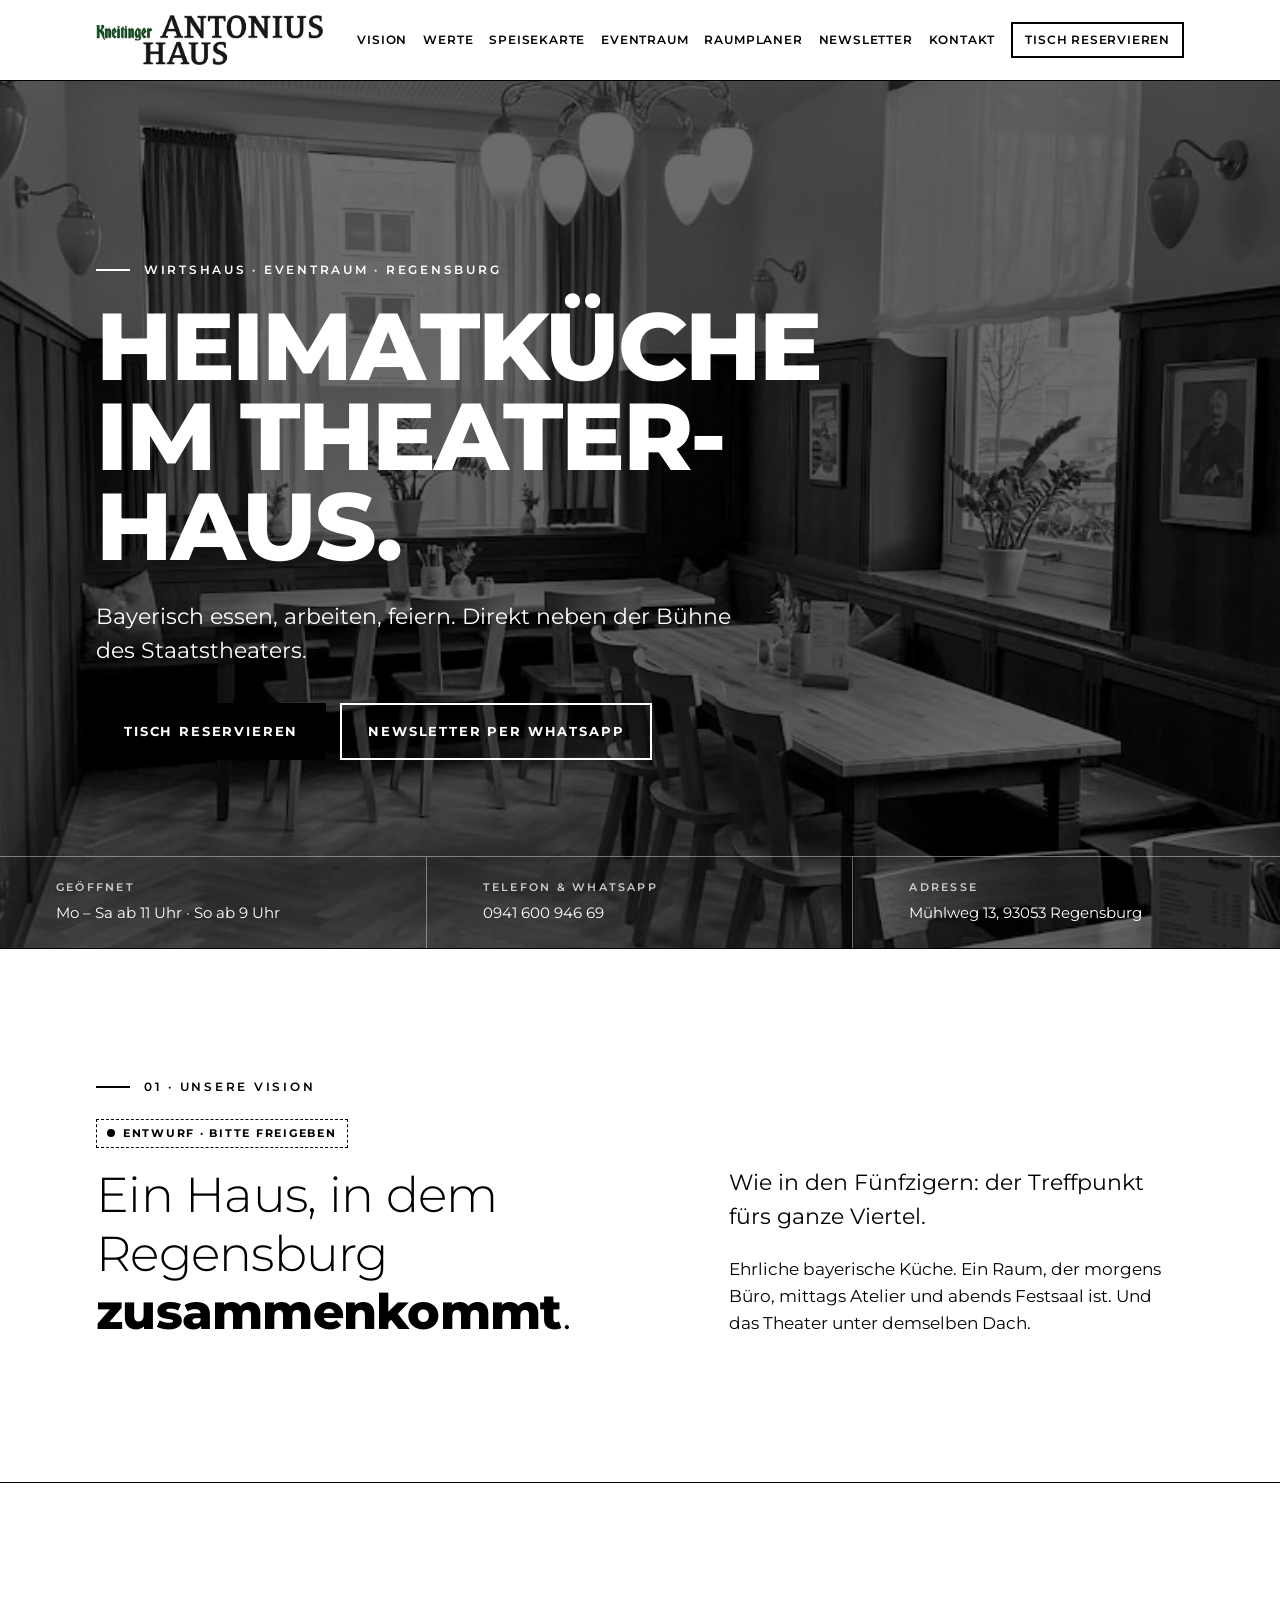
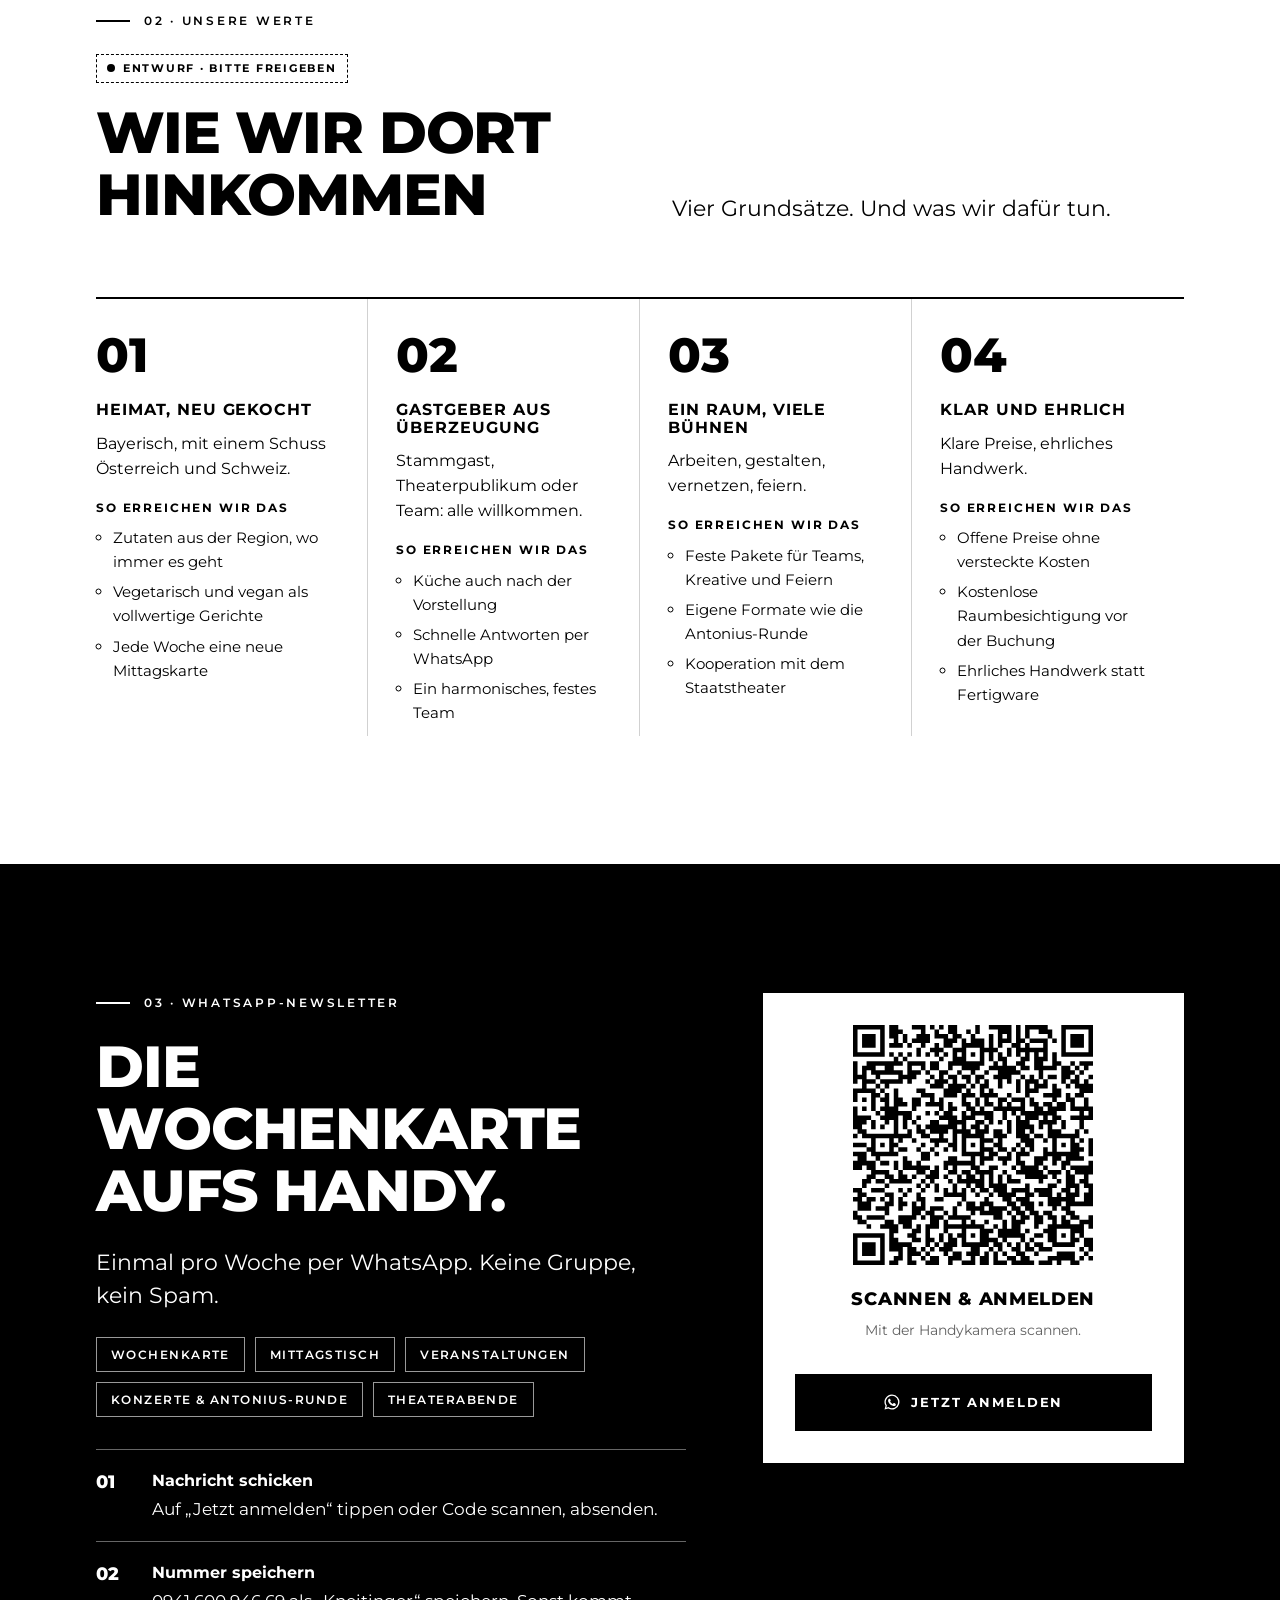
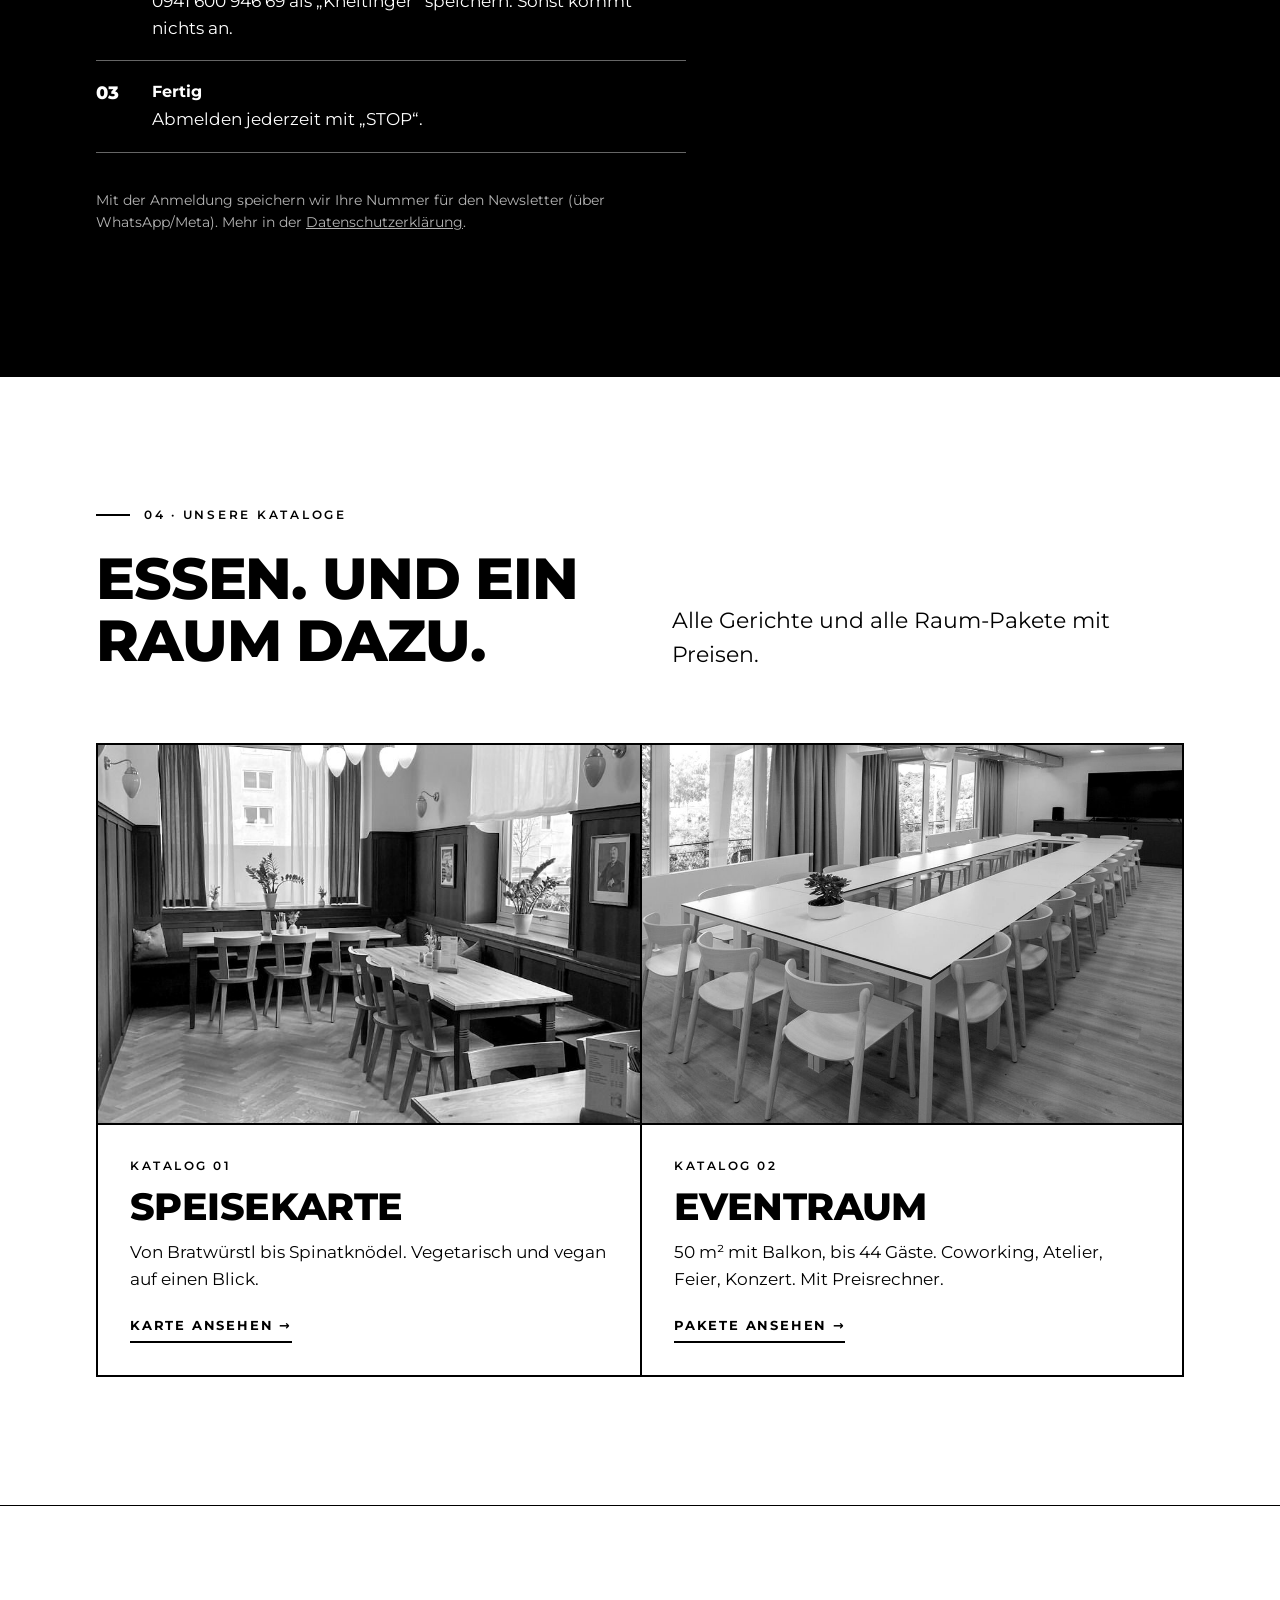
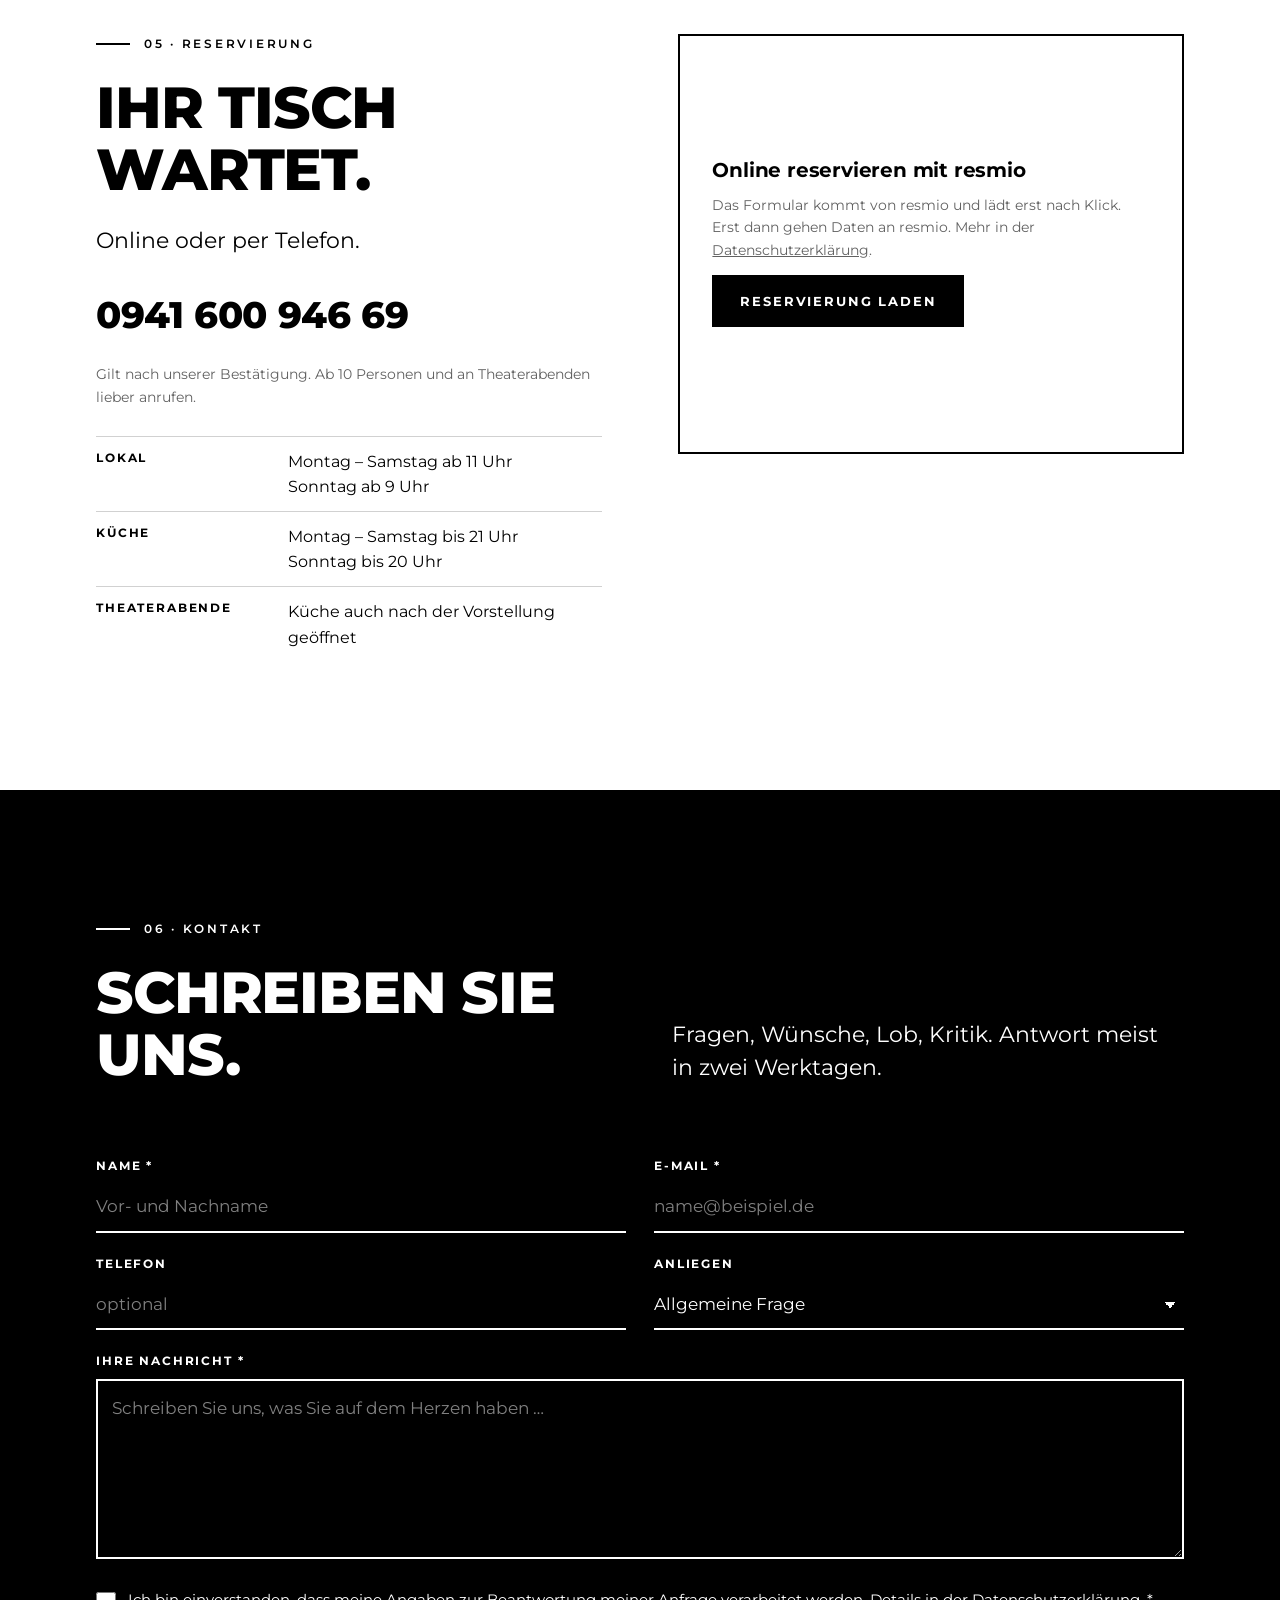
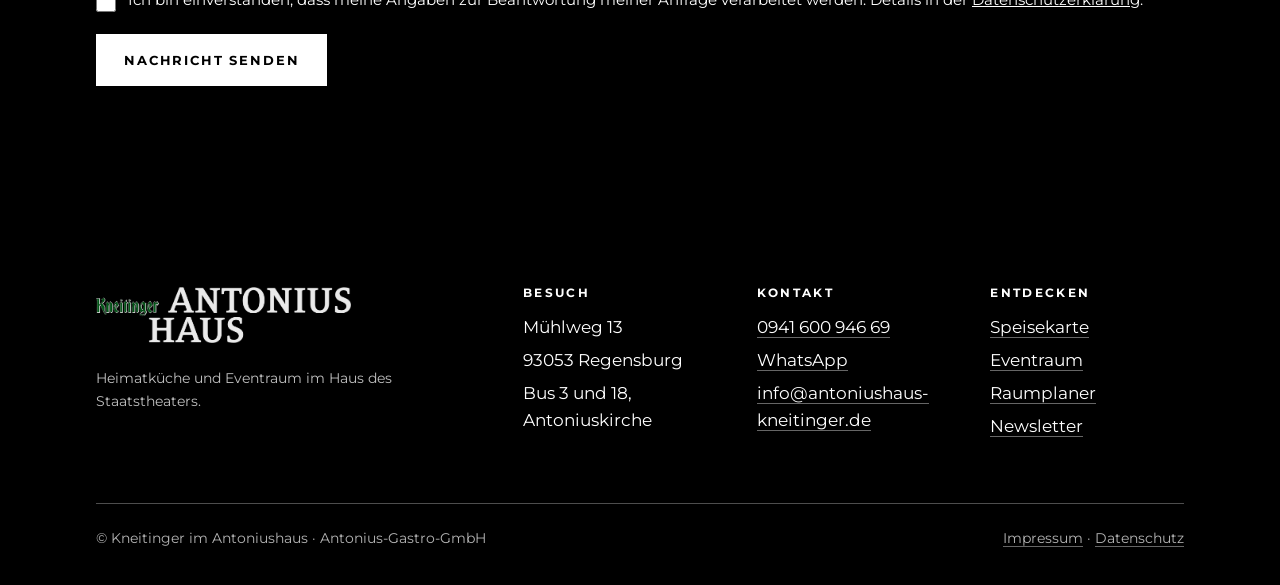
==== commit 80426a58: "Texte gekürzt, knackiger formuliert Co-Authored-By: Claude Opus 5.5 <noreply@anthropic.com> Claude-S" ====
--- a/index.html
+++ b/index.html
@@ -42,7 +42,7 @@
     <div class="wrap">
       <div class="kicker">Wirtshaus · Eventraum · Regensburg</div>
       <h1>Heimat&shy;küche im Theater&shy;haus.</h1>
-      <p class="lead">Der Kneitinger im Antoniushaus: bayerisch kochen, gemeinsam Zeit verbringen und einen Raum für alles, was Sie vorhaben. Direkt neben der Bühne des Staatstheaters.</p>
+      <p class="lead">Bayerisch essen, arbeiten, feiern. Direkt neben der Bühne des Staatstheaters.</p>
       <div class="knoepfe">
         <a class="btn voll" href="#reservierung">Tisch reservieren</a>
         <a class="btn" href="#newsletter">Newsletter per WhatsApp</a>
@@ -61,10 +61,10 @@
       <div class="kicker">01 · Unsere Vision</div>
       <span class="entwurf">Entwurf · bitte freigeben</span>
       <div class="spalten">
-        <blockquote>Ein Haus, in dem Regensburg <strong>zusammenkommt</strong>: zum Essen, zum Arbeiten, zum Feiern und vor dem Vorhang.</blockquote>
-        <div>
-          <p class="lead">Wir wollen das Antoniushaus wieder zu dem machen, was es in den Fünfzigerjahren war: der Treffpunkt für das ganze Viertel.</p>
-          <p>Dafür verbinden wir drei Dinge, die es so nur hier gibt. Eine junge, ehrliche bayerische Küche. Einen Raum im ersten Stock, der morgens Arbeitsplatz, mittags Atelier und abends Festsaal sein kann. Und das Staatstheater unter demselben Dach. Wer zu uns kommt, soll satt, inspiriert und ein bisschen besser verbunden wieder gehen.</p>
+        <blockquote>Ein Haus, in dem Regensburg <strong>zusammenkommt</strong>.</blockquote>
+        <div>
+          <p class="lead">Wie in den Fünfzigern: der Treffpunkt fürs ganze Viertel.</p>
+          <p>Ehrliche bayerische Küche. Ein Raum, der morgens Büro, mittags Atelier und abends Festsaal ist. Und das Theater unter demselben Dach.</p>
         </div>
       </div>
     </div>
@@ -79,34 +79,34 @@
           <span class="entwurf">Entwurf · bitte freigeben</span>
           <h2>Wie wir dort hinkommen</h2>
         </div>
-        <p class="lead">Vier Grundsätze, an denen wir uns messen lassen. Jeder mit dem, was wir konkret dafür tun.</p>
+        <p class="lead">Vier Grundsätze. Und was wir dafür tun.</p>
       </div>
       <ol class="werte">
         <li>
           <span class="nr">01</span>
           <h3>Heimat, neu gekocht</h3>
-          <p>Bayerische Wurzeln, Einflüsse aus Österreich und der Schweiz und eine Küche, die Neues ausprobiert.</p>
+          <p>Bayerisch, mit einem Schuss Österreich und Schweiz.</p>
           <p class="wie">So erreichen wir das</p>
           <ul><li>Zutaten aus der Region, wo immer es geht</li><li>Vegetarisch und vegan als vollwertige Gerichte</li><li>Jede Woche eine neue Mittagskarte</li></ul>
         </li>
         <li>
           <span class="nr">02</span>
           <h3>Gastgeber aus Überzeugung</h3>
-          <p>Bei uns soll sich jeder willkommen fühlen, ob Stammgast, Theaterbesucher oder Team auf Tagung.</p>
+          <p>Stammgast, Theaterpublikum oder Team: alle willkommen.</p>
           <p class="wie">So erreichen wir das</p>
           <ul><li>Küche auch nach der Vorstellung</li><li>Schnelle Antworten per WhatsApp</li><li>Ein harmonisches, festes Team</li></ul>
         </li>
         <li>
           <span class="nr">03</span>
           <h3>Ein Raum, viele Bühnen</h3>
-          <p>Unser Raum im ersten Stock gehört denen, die etwas vorhaben: arbeiten, gestalten, sich vernetzen, feiern.</p>
+          <p>Arbeiten, gestalten, vernetzen, feiern.</p>
           <p class="wie">So erreichen wir das</p>
           <ul><li>Feste Pakete für Teams, Kreative und Feiern</li><li>Eigene Formate wie die Antonius-Runde</li><li>Kooperation mit dem Staatstheater</li></ul>
         </li>
         <li>
           <span class="nr">04</span>
           <h3>Klar und ehrlich</h3>
-          <p>Gute Gastfreundschaft fängt bei klaren Verhältnissen an.</p>
+          <p>Klare Preise, ehrliches Handwerk.</p>
           <p class="wie">So erreichen wir das</p>
           <ul><li>Offene Preise ohne versteckte Kosten</li><li>Kostenlose Raumbesichtigung vor der Buchung</li><li>Ehrliches Handwerk statt Fertigware</li></ul>
         </li>
@@ -119,23 +119,23 @@
     <div class="wrap raster">
       <div>
         <div class="kicker">03 · WhatsApp-Newsletter</div>
-        <h2>Jede Woche die neue Karte. Direkt aufs Handy.</h2>
-        <p class="lead" style="margin-top:24px">Einmal pro Woche schicken wir die aktuelle Speisekarte und alles, was bei uns ansteht. Kein Spam, keine Gruppe: Die Nachricht kommt nur bei Ihnen an, andere Empfänger sehen Sie nicht.</p>
+        <h2>Die Wochenkarte aufs Handy.</h2>
+        <p class="lead" style="margin-top:24px">Einmal pro Woche per WhatsApp. Keine Gruppe, kein Spam.</p>
         <ul class="inhalt" aria-label="Das steht im Newsletter">
           <li>Wochenkarte</li><li>Mittagstisch</li><li>Veranstaltungen</li><li>Konzerte &amp; Antonius-Runde</li><li>Theaterabende</li>
         </ul>
         <ol>
-          <li><div><b>Nachricht schicken</b>Tippen Sie auf „Jetzt anmelden“ oder scannen Sie den Code. WhatsApp öffnet sich mit einer fertigen Nachricht. Einfach absenden.</div></li>
-          <li><div><b>Nummer speichern</b>Speichern Sie 0941 600 946 69 als „Kneitinger“ in Ihren Kontakten. Nur dann kommt der Newsletter bei Ihnen an.</div></li>
-          <li><div><b>Fertig</b>Ab jetzt bekommen Sie jede Woche die Karte. Abmelden jederzeit mit der Nachricht „STOP“.</div></li>
+          <li><div><b>Nachricht schicken</b>Auf „Jetzt anmelden“ tippen oder Code scannen, absenden.</div></li>
+          <li><div><b>Nummer speichern</b>0941 600 946 69 als „Kneitinger“ speichern. Sonst kommt nichts an.</div></li>
+          <li><div><b>Fertig</b>Abmelden jederzeit mit „STOP“.</div></li>
         </ol>
-        <p class="klein">Mit der Anmeldung willigen Sie ein, dass wir Ihre Telefonnummer für den Newsletter speichern. Die Nachrichten laufen über WhatsApp (Meta). Mehr dazu in der <a href="datenschutz.html#whatsapp">Datenschutzerklärung</a>.</p>
+        <p class="klein">Mit der Anmeldung speichern wir Ihre Nummer für den Newsletter (über WhatsApp/Meta). Mehr in der <a href="datenschutz.html#whatsapp">Datenschutzerklärung</a>.</p>
       </div>
       <aside class="qrkarte">
         <div class="qr">
           <img src="img/qr-newsletter.svg" alt="QR-Code: Newsletter per WhatsApp abonnieren" width="236" height="236">
           <div class="titel">Scannen &amp; anmelden</div>
-          <p class="klein leise">Mit der Handykamera scannen. WhatsApp öffnet sich mit der Anmelde-Nachricht.</p>
+          <p class="klein leise">Mit der Handykamera scannen.</p>
         </div>
         <a class="btn voll" href="https://wa.me/4994160094669?text=Hallo!%20Ich%20m%C3%B6chte%20den%20Wochen-Newsletter%20vom%20Kneitinger%20im%20Antoniushaus%20per%20WhatsApp%20bekommen.%20START" target="_blank" rel="noopener">
           <svg viewBox="0 0 24 24" aria-hidden="true"><path fill="currentColor" d="M12 2a10 10 0 0 0-8.6 15.1L2 22l5-1.3A10 10 0 1 0 12 2Zm0 18.2c-1.5 0-3-.4-4.3-1.2l-.3-.2-3 .8.8-2.9-.2-.3A8.2 8.2 0 1 1 12 20.2Zm4.5-6.1c-.2-.1-1.5-.7-1.7-.8-.2-.1-.4-.1-.6.1l-.8 1c-.1.2-.3.2-.5.1a6.7 6.7 0 0 1-3.3-2.9c-.3-.4.3-.4.7-1.3.1-.2 0-.3 0-.4l-.8-1.8c-.2-.5-.4-.4-.6-.4h-.5c-.2 0-.4.1-.7.3-.2.3-.9.9-.9 2.2s.9 2.5 1 2.7c.1.2 1.8 2.8 4.4 3.9 1.6.7 2.3.8 3.1.6.5-.1 1.5-.6 1.7-1.2.2-.6.2-1.1.1-1.2l-.6-.4Z"/></svg>
@@ -153,7 +153,7 @@
           <div class="kicker">04 · Unsere Kataloge</div>
           <h2>Essen. Und ein Raum dazu.</h2>
         </div>
-        <p class="lead">Stöbern Sie in unserer Speisekarte oder entdecken Sie, was im Eventraum alles möglich ist, mit Preisen und direkter Anfrage.</p>
+        <p class="lead">Alle Gerichte und alle Raum-Pakete mit Preisen.</p>
       </div>
       <div class="kataloge">
         <a class="katalog" href="speisekarte.html">
@@ -161,7 +161,7 @@
           <div class="txt">
             <span class="num">Katalog 01</span>
             <h3>Speisekarte</h3>
-            <p>Heimatküche von Bratwürstl bis Spinatknödel, Brotzeiten, Salate, Kindergerichte und Süßes. Mit allen Preisen und vegetarischen und veganen Gerichten auf einen Blick.</p>
+            <p>Von Bratwürstl bis Spinatknödel. Vegetarisch und vegan auf einen Blick.</p>
             <span class="pfeil">Karte ansehen →</span>
           </div>
         </a>
@@ -170,7 +170,7 @@
           <div class="txt">
             <span class="num">Katalog 02</span>
             <h3>Eventraum</h3>
-            <p>50 m² mit Balkon für bis zu 44 Gäste. Coworking, Atelier, Fotostudio, Netzwerkabend, Hochzeit oder Konzert: alle Pakete mit Preisen, dazu ein Raumplaner mit Preisrechner.</p>
+            <p>50 m² mit Balkon, bis 44 Gäste. Coworking, Atelier, Feier, Konzert. Mit Preisrechner.</p>
             <span class="pfeil">Pakete ansehen →</span>
           </div>
         </a>
@@ -184,9 +184,9 @@
       <div>
         <div class="kicker">05 · Reservierung</div>
         <h2>Ihr Tisch wartet.</h2>
-        <p class="lead" style="margin-top:24px">Reservieren Sie online in wenigen Klicks oder rufen Sie uns an.</p>
+        <p class="lead" style="margin-top:24px">Online oder per Telefon.</p>
         <a class="telefon" href="tel:+4994160094669">0941 600 946 69</a>
-        <p class="klein leise">Ihre Reservierung gilt erst nach unserer Bestätigung. Für Gruppen ab 10 Personen und Theaterabende rufen Sie am besten direkt an.</p>
+        <p class="klein leise">Gilt nach unserer Bestätigung. Ab 10 Personen und an Theaterabenden lieber anrufen.</p>
         <table class="zeiten">
           <tr><th>Lokal</th><td>Montag – Samstag ab 11 Uhr<br>Sonntag ab 9 Uhr</td></tr>
           <tr><th>Küche</th><td>Montag – Samstag bis 21 Uhr<br>Sonntag bis 20 Uhr</td></tr>
@@ -196,7 +196,7 @@
       <div class="resmio-box">
         <div id="resmio-hinweis">
           <h3 style="margin-bottom:12px">Online reservieren mit resmio</h3>
-          <p class="klein leise">Das Reservierungsformular kommt von unserem Partner resmio. Es wird erst geladen, wenn Sie auf den Knopf klicken; erst dann werden Daten an resmio übertragen. Mehr in der <a href="datenschutz.html#resmio">Datenschutzerklärung</a>.</p>
+          <p class="klein leise">Das Formular kommt von resmio und lädt erst nach Klick. Erst dann gehen Daten an resmio. Mehr in der <a href="datenschutz.html#resmio">Datenschutzerklärung</a>.</p>
           <button class="btn voll" id="resmio-laden" type="button">Reservierung laden</button>
         </div>
         <div id="resmio-kneitinger-im-antoniushaus"></div>
@@ -212,7 +212,7 @@
           <div class="kicker">06 · Kontakt</div>
           <h2>Schreiben Sie uns.</h2>
         </div>
-        <p class="lead">Fragen, Wünsche, Lob oder Kritik: Ihre Nachricht geht direkt per E-Mail an unser Team. Wir antworten in der Regel innerhalb von zwei Werktagen.</p>
+        <p class="lead">Fragen, Wünsche, Lob, Kritik. Antwort meist in zwei Werktagen.</p>
       </div>
       <!-- Versand über Formspree: DEINE_FORM_ID durch die ID aus formspree.io ersetzen (siehe LIESMICH.md) -->
       <form class="formular" id="kontaktformular" action="https://formspree.io/f/DEINE_FORM_ID" method="POST">
@@ -248,7 +248,7 @@
     <div class="raster">
       <div>
         <img src="img/logo-antoniushaus-weiss.png" alt="Kneitinger im Antoniushaus" width="1283" height="282">
-        <p class="klein" style="max-width:24em;color:rgba(255,255,255,.75)">Bayerische Heimatküche und Eventraum im Antoniushaus. Im selben Haus wie das Staatstheater Regensburg.</p>
+        <p class="klein" style="max-width:24em;color:rgba(255,255,255,.75)">Heimatküche und Eventraum im Haus des Staatstheaters.</p>
       </div>
       <div>
         <h4>Besuch</h4>
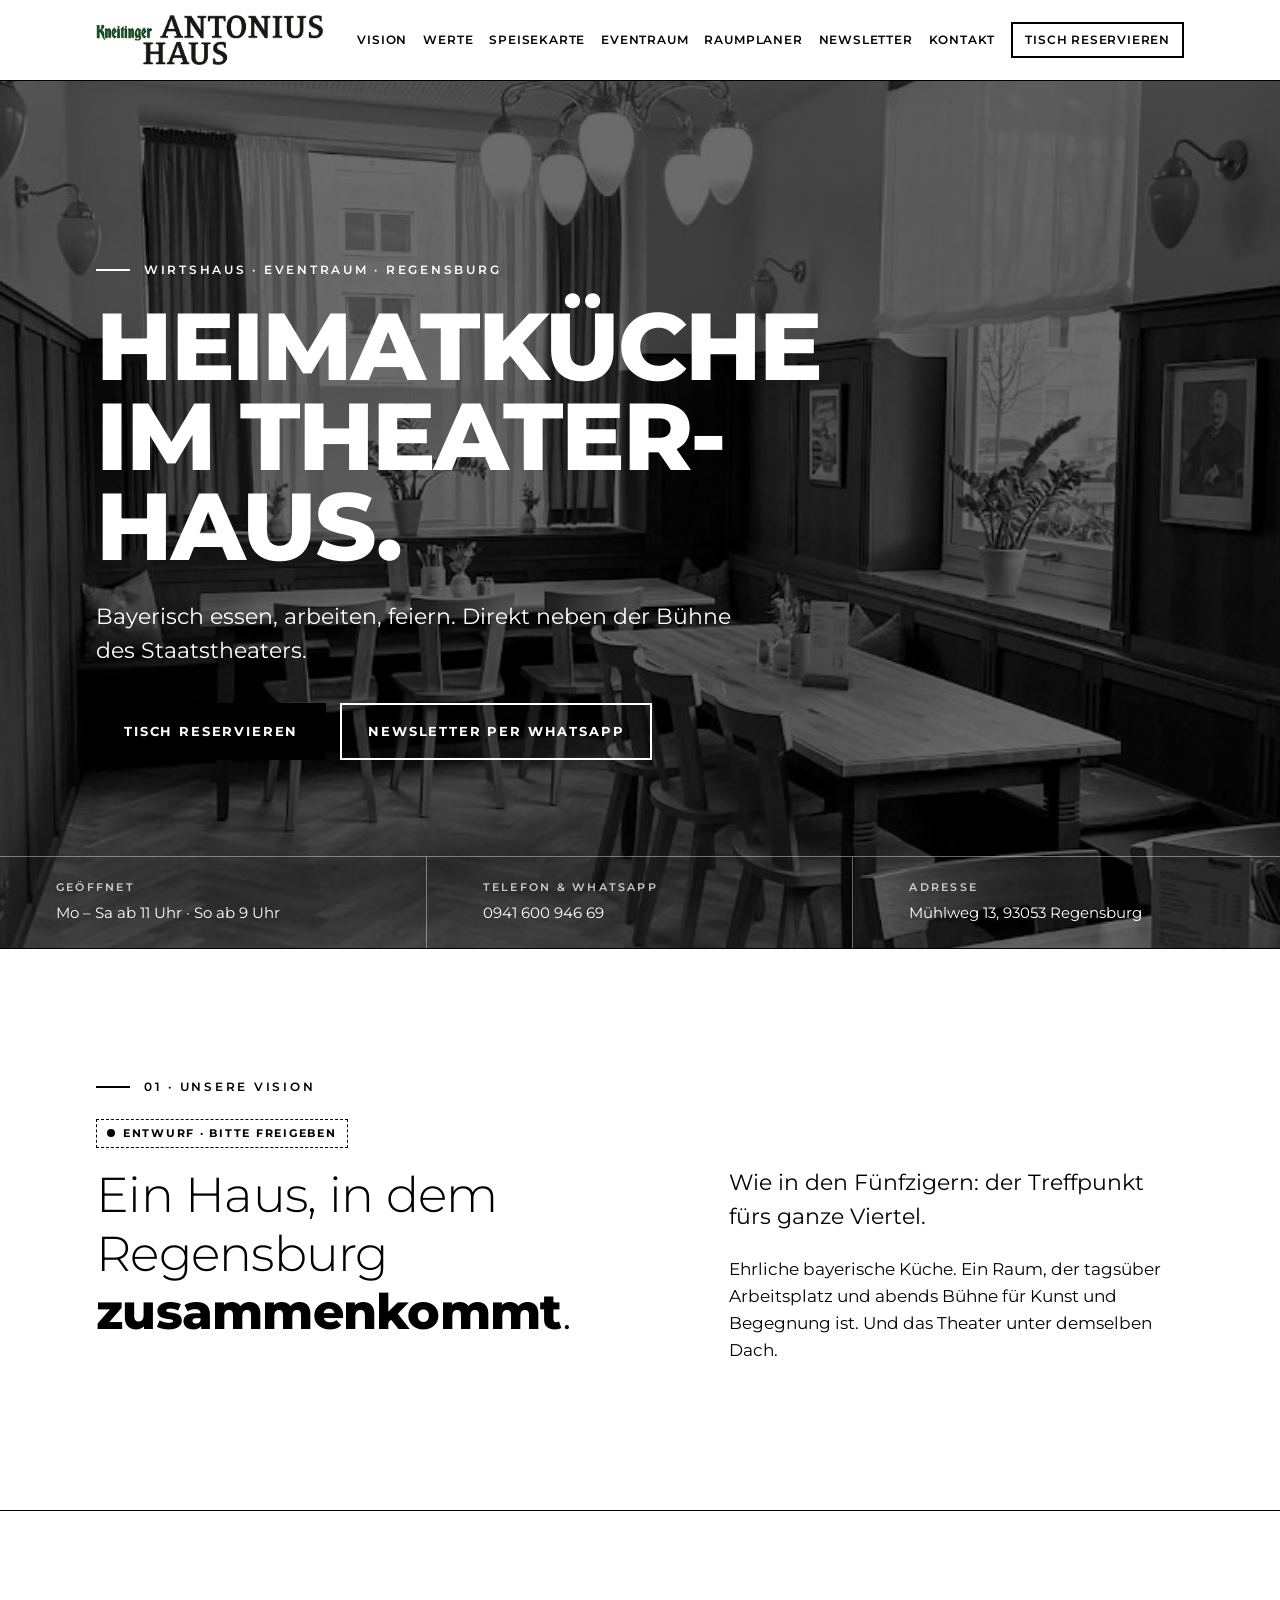
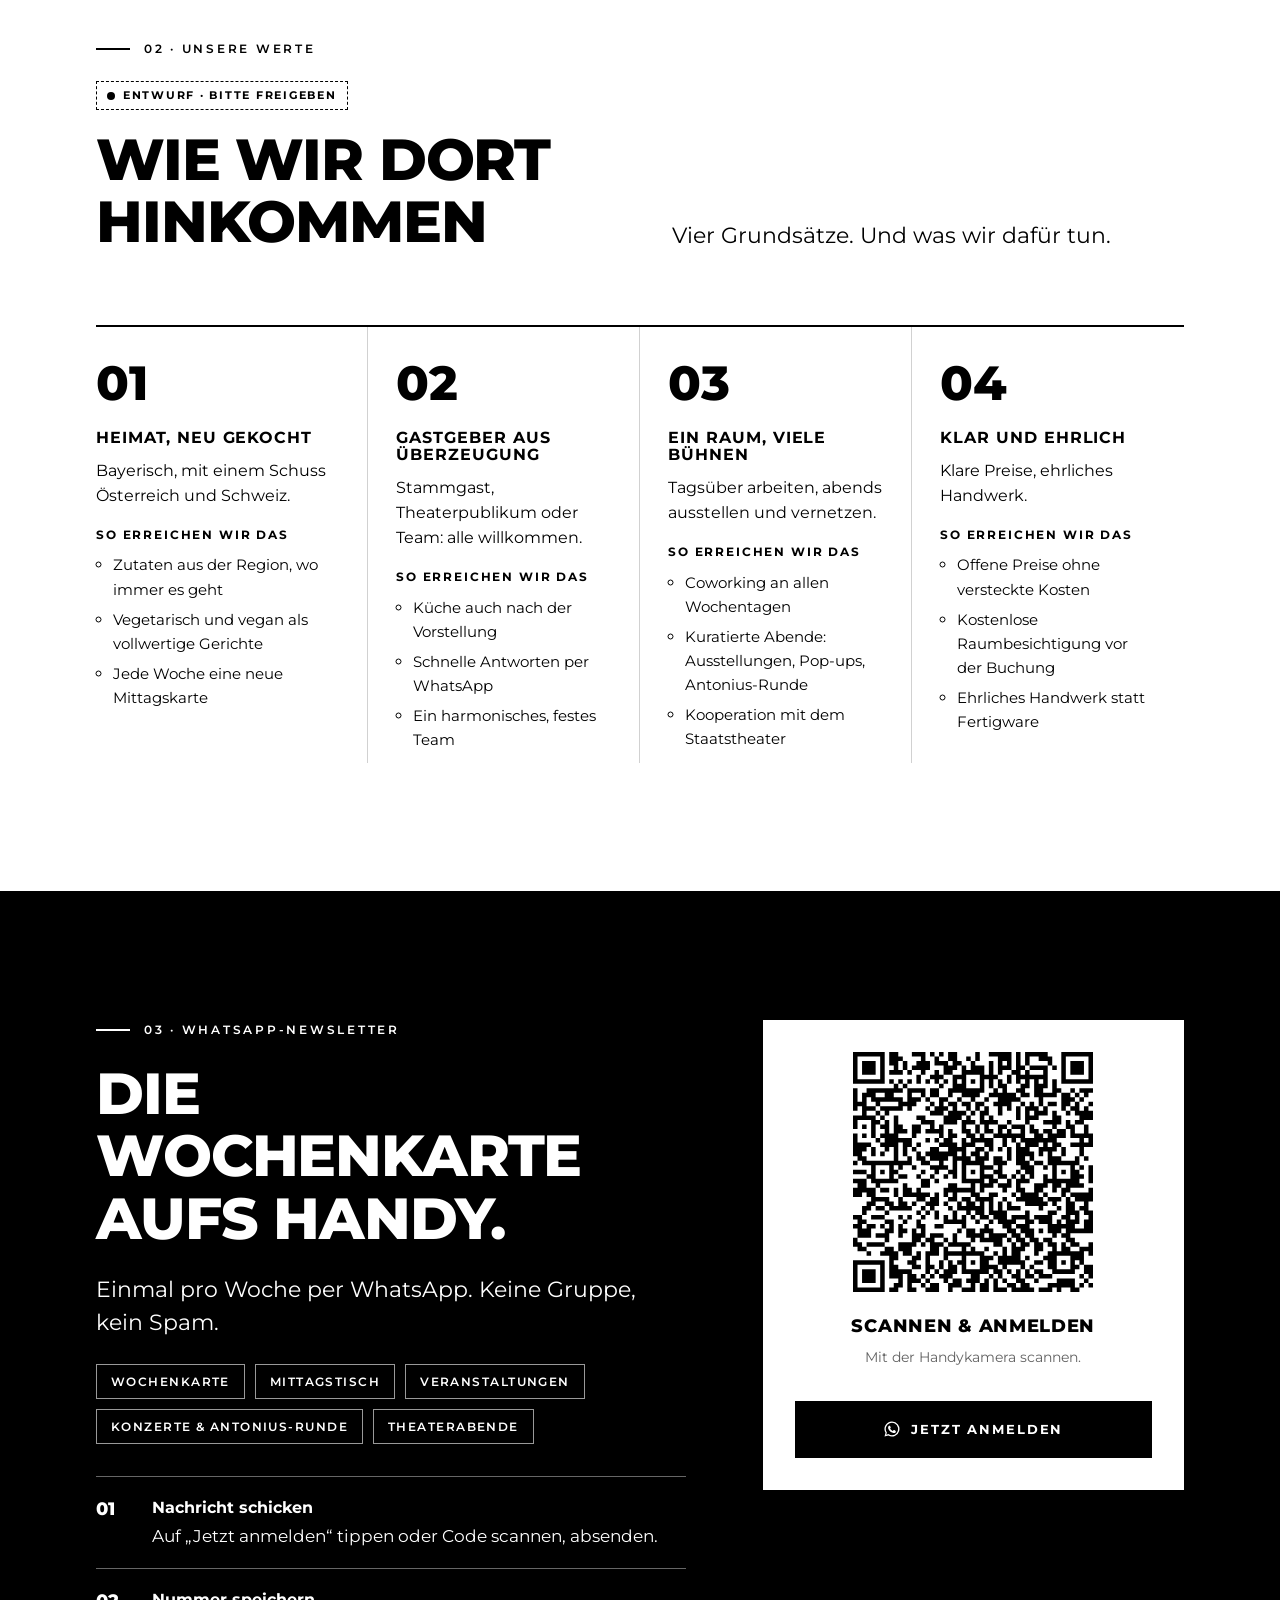
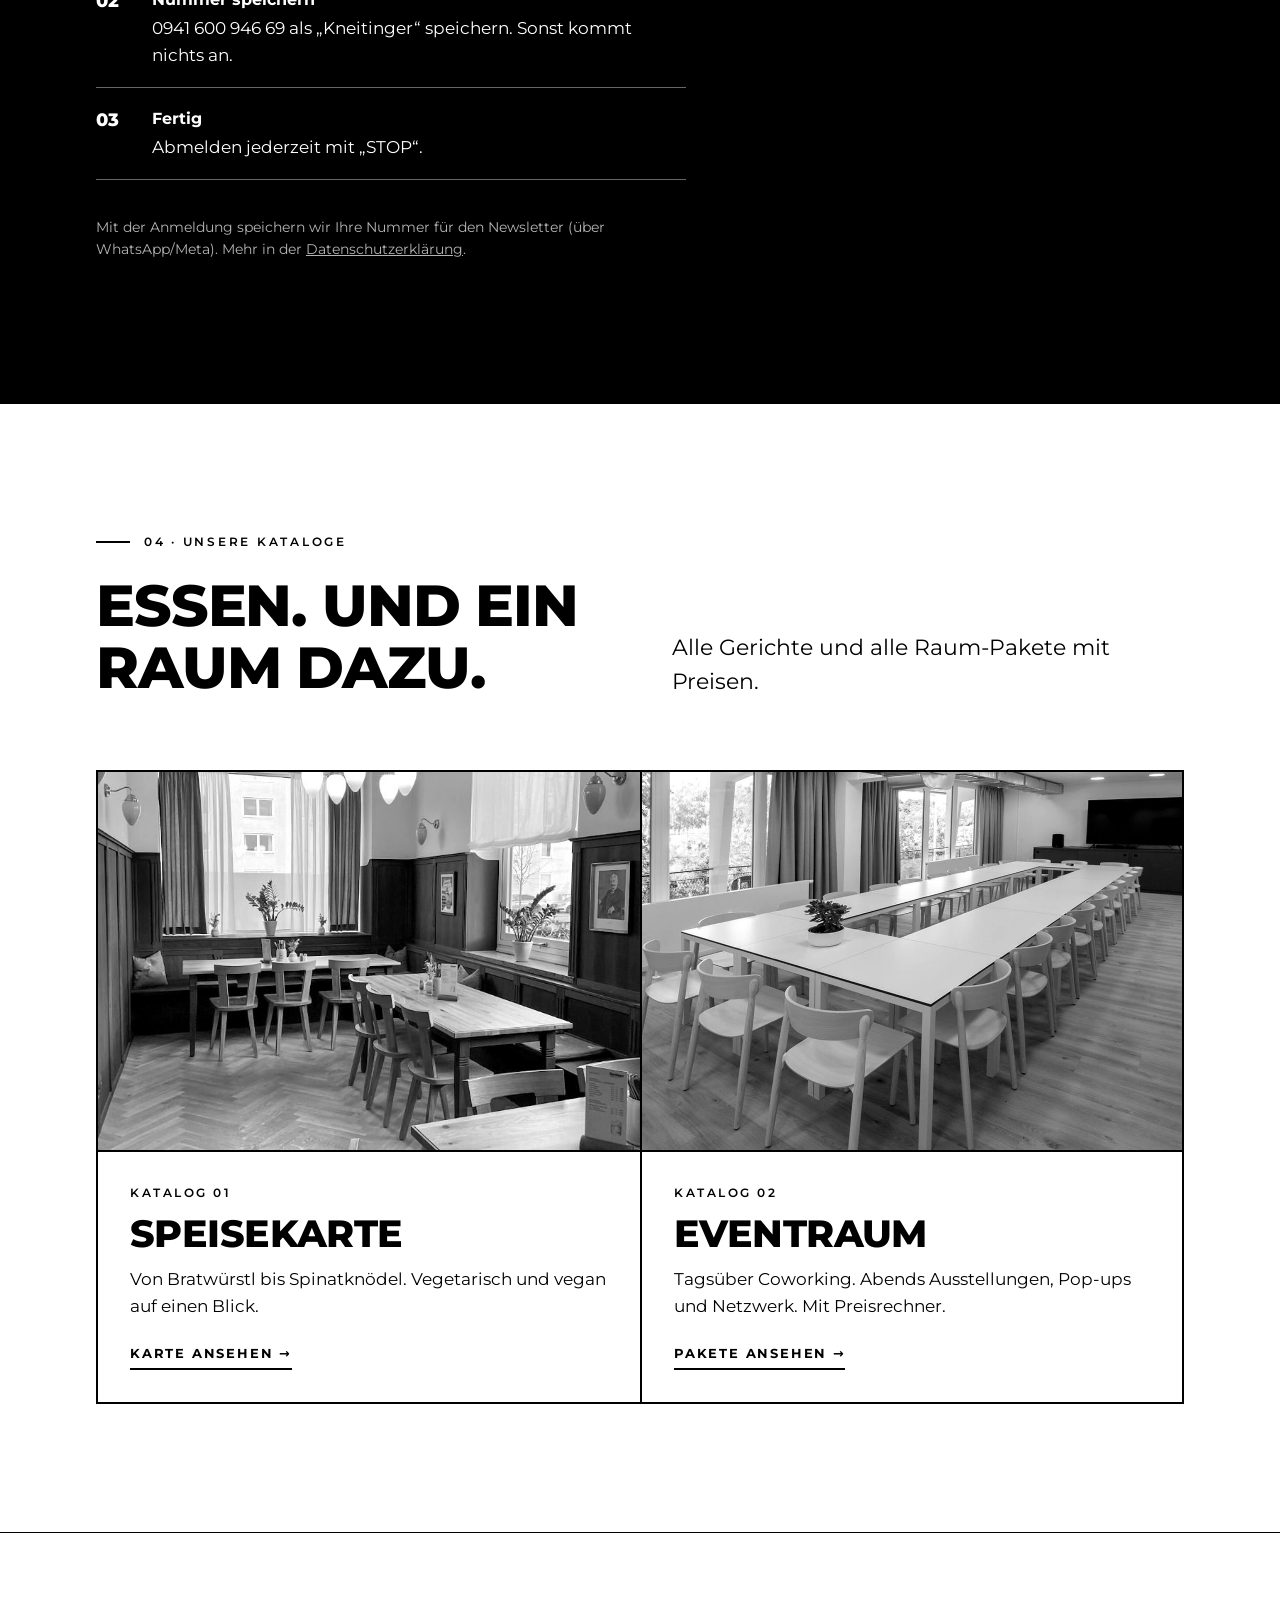
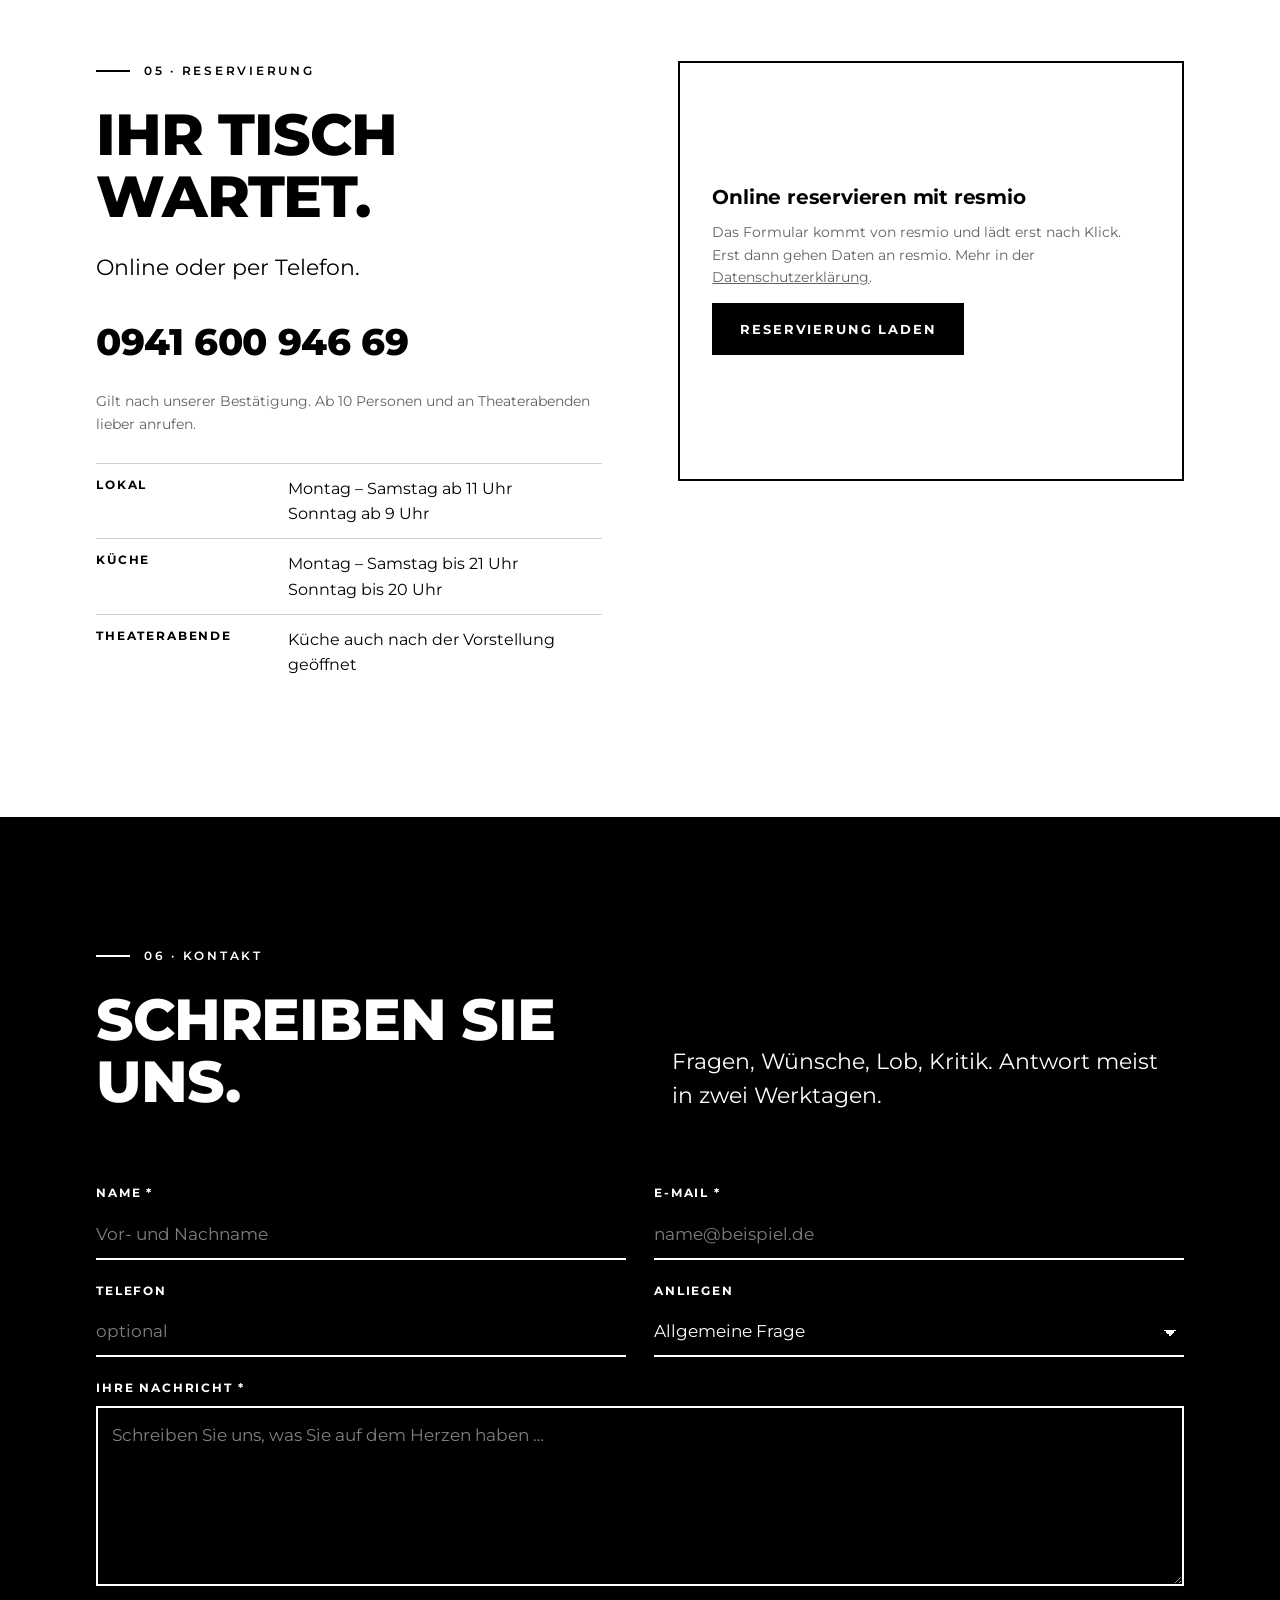
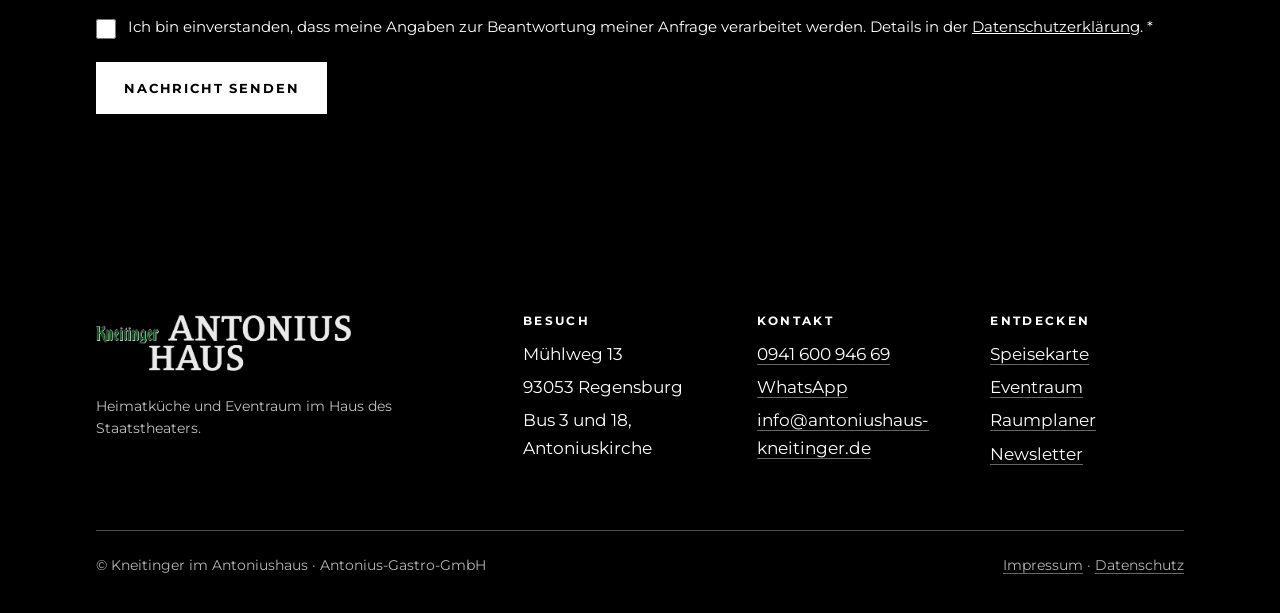
==== commit 1d14e638: "Eventraum neu ausgerichtet: tagsüber Coworking, abends kuratiertes Programm Co-Authored-By: Claude O" ====
--- a/index.html
+++ b/index.html
@@ -64,7 +64,7 @@
         <blockquote>Ein Haus, in dem Regensburg <strong>zusammenkommt</strong>.</blockquote>
         <div>
           <p class="lead">Wie in den Fünfzigern: der Treffpunkt fürs ganze Viertel.</p>
-          <p>Ehrliche bayerische Küche. Ein Raum, der morgens Büro, mittags Atelier und abends Festsaal ist. Und das Theater unter demselben Dach.</p>
+          <p>Ehrliche bayerische Küche. Ein Raum, der tagsüber Arbeitsplatz und abends Bühne für Kunst und Begegnung ist. Und das Theater unter demselben Dach.</p>
         </div>
       </div>
     </div>
@@ -99,9 +99,9 @@
         <li>
           <span class="nr">03</span>
           <h3>Ein Raum, viele Bühnen</h3>
-          <p>Arbeiten, gestalten, vernetzen, feiern.</p>
-          <p class="wie">So erreichen wir das</p>
-          <ul><li>Feste Pakete für Teams, Kreative und Feiern</li><li>Eigene Formate wie die Antonius-Runde</li><li>Kooperation mit dem Staatstheater</li></ul>
+          <p>Tagsüber arbeiten, abends ausstellen und vernetzen.</p>
+          <p class="wie">So erreichen wir das</p>
+          <ul><li>Coworking an allen Wochentagen</li><li>Kuratierte Abende: Ausstellungen, Pop-ups, Antonius-Runde</li><li>Kooperation mit dem Staatstheater</li></ul>
         </li>
         <li>
           <span class="nr">04</span>
@@ -170,7 +170,7 @@
           <div class="txt">
             <span class="num">Katalog 02</span>
             <h3>Eventraum</h3>
-            <p>50 m² mit Balkon, bis 44 Gäste. Coworking, Atelier, Feier, Konzert. Mit Preisrechner.</p>
+            <p>Tagsüber Coworking. Abends Ausstellungen, Pop-ups und Netzwerk. Mit Preisrechner.</p>
             <span class="pfeil">Pakete ansehen →</span>
           </div>
         </a>
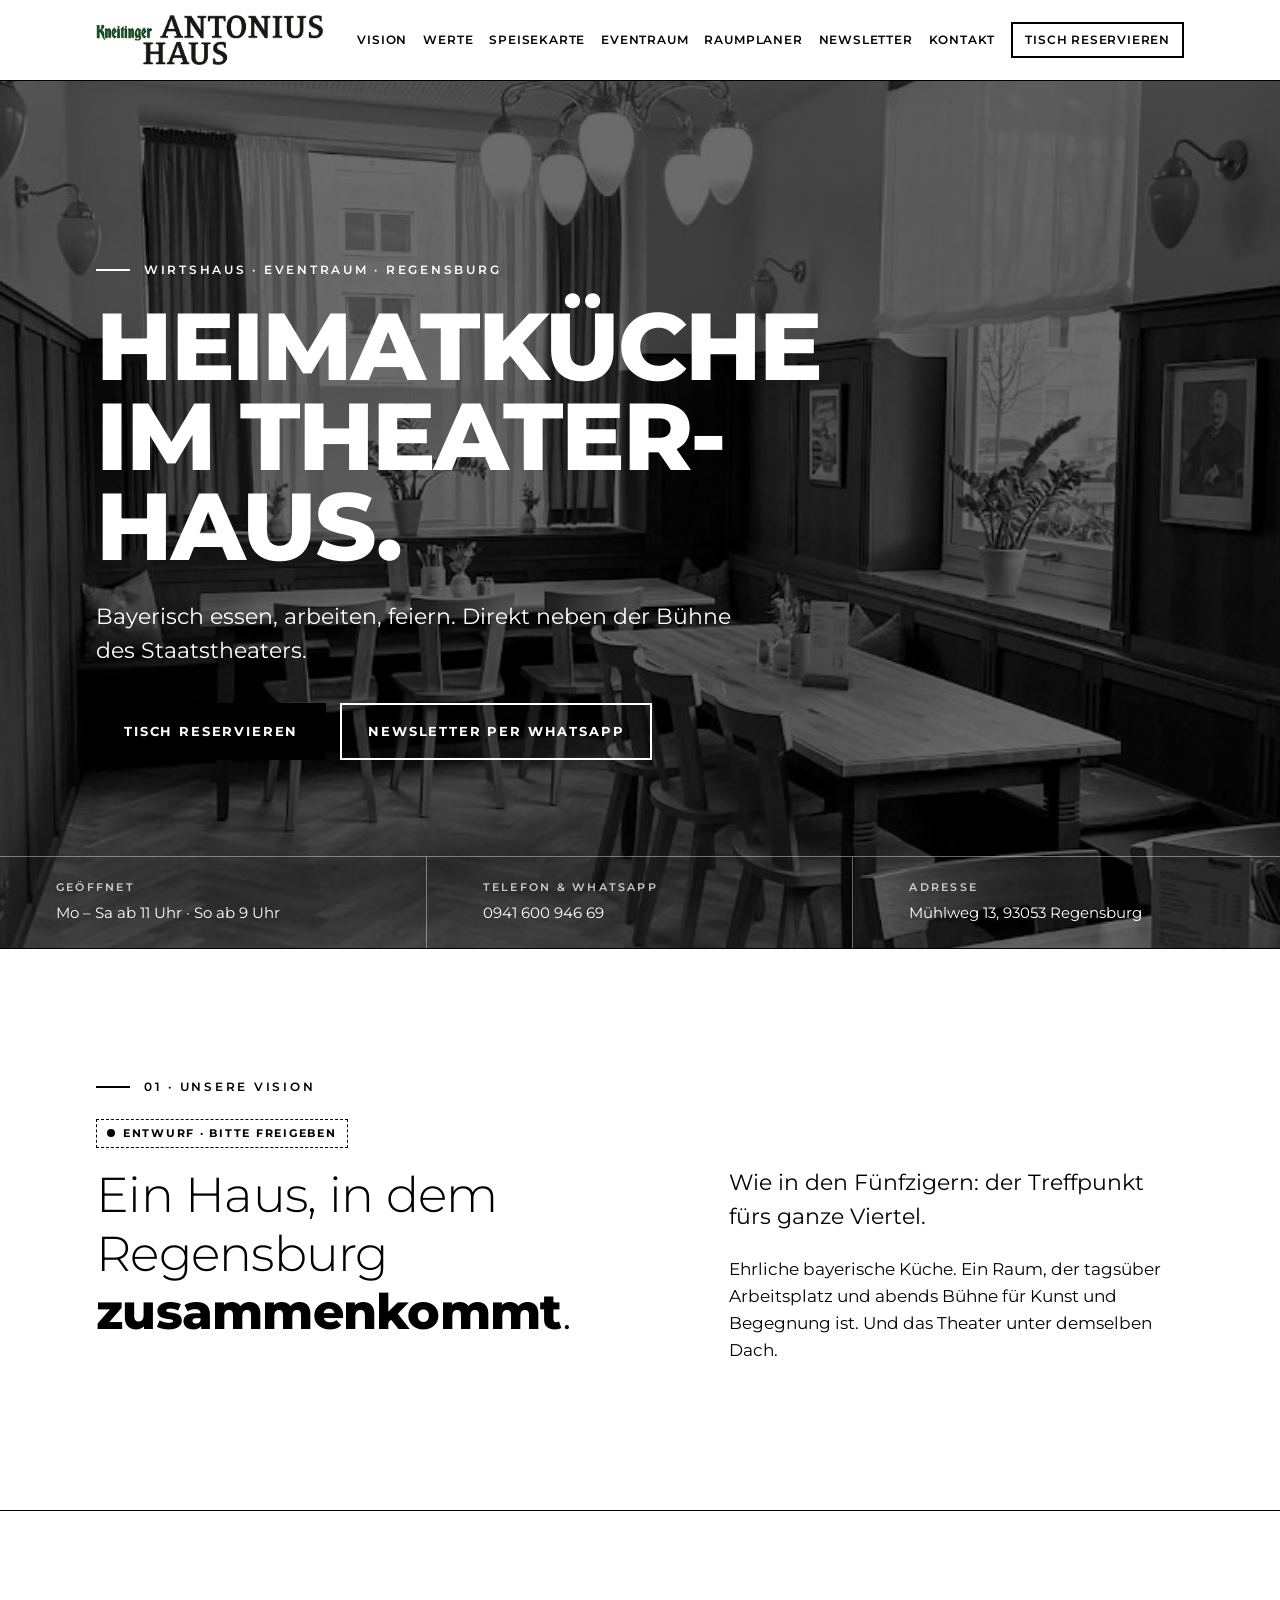
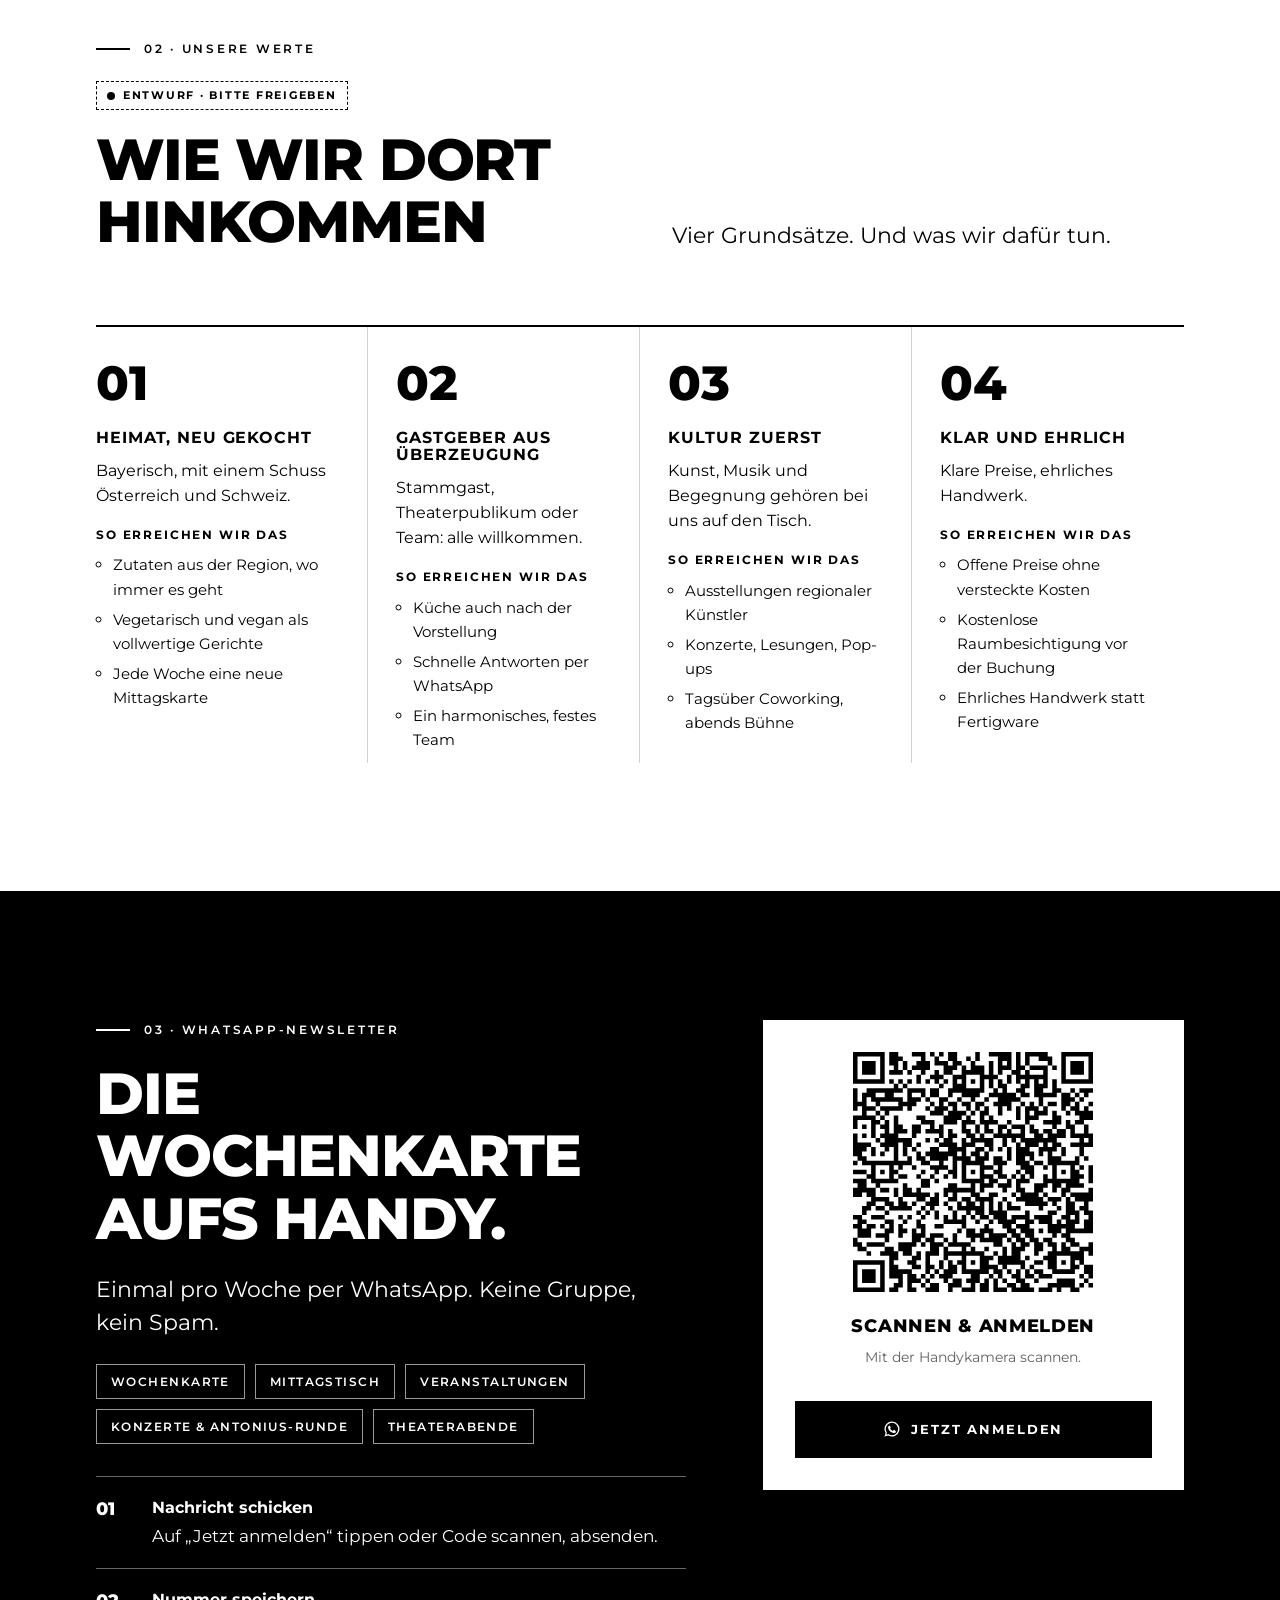
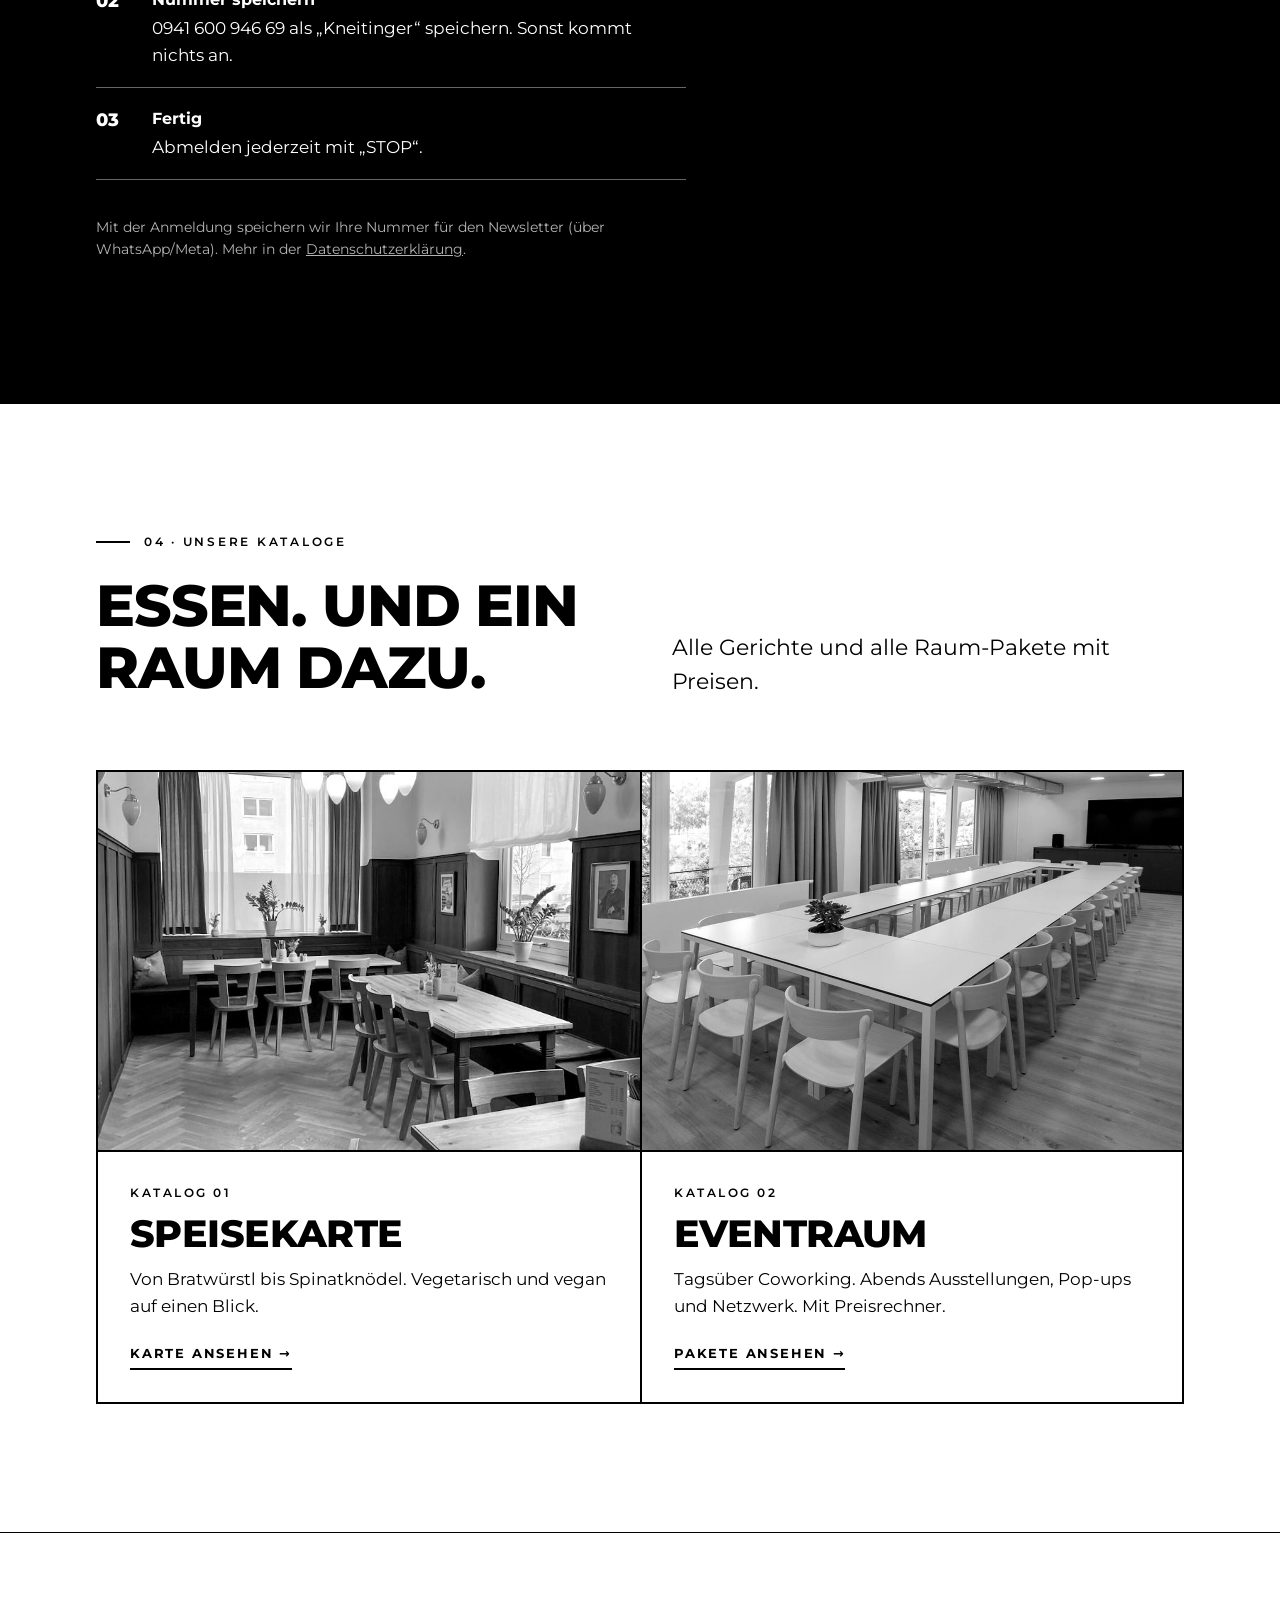
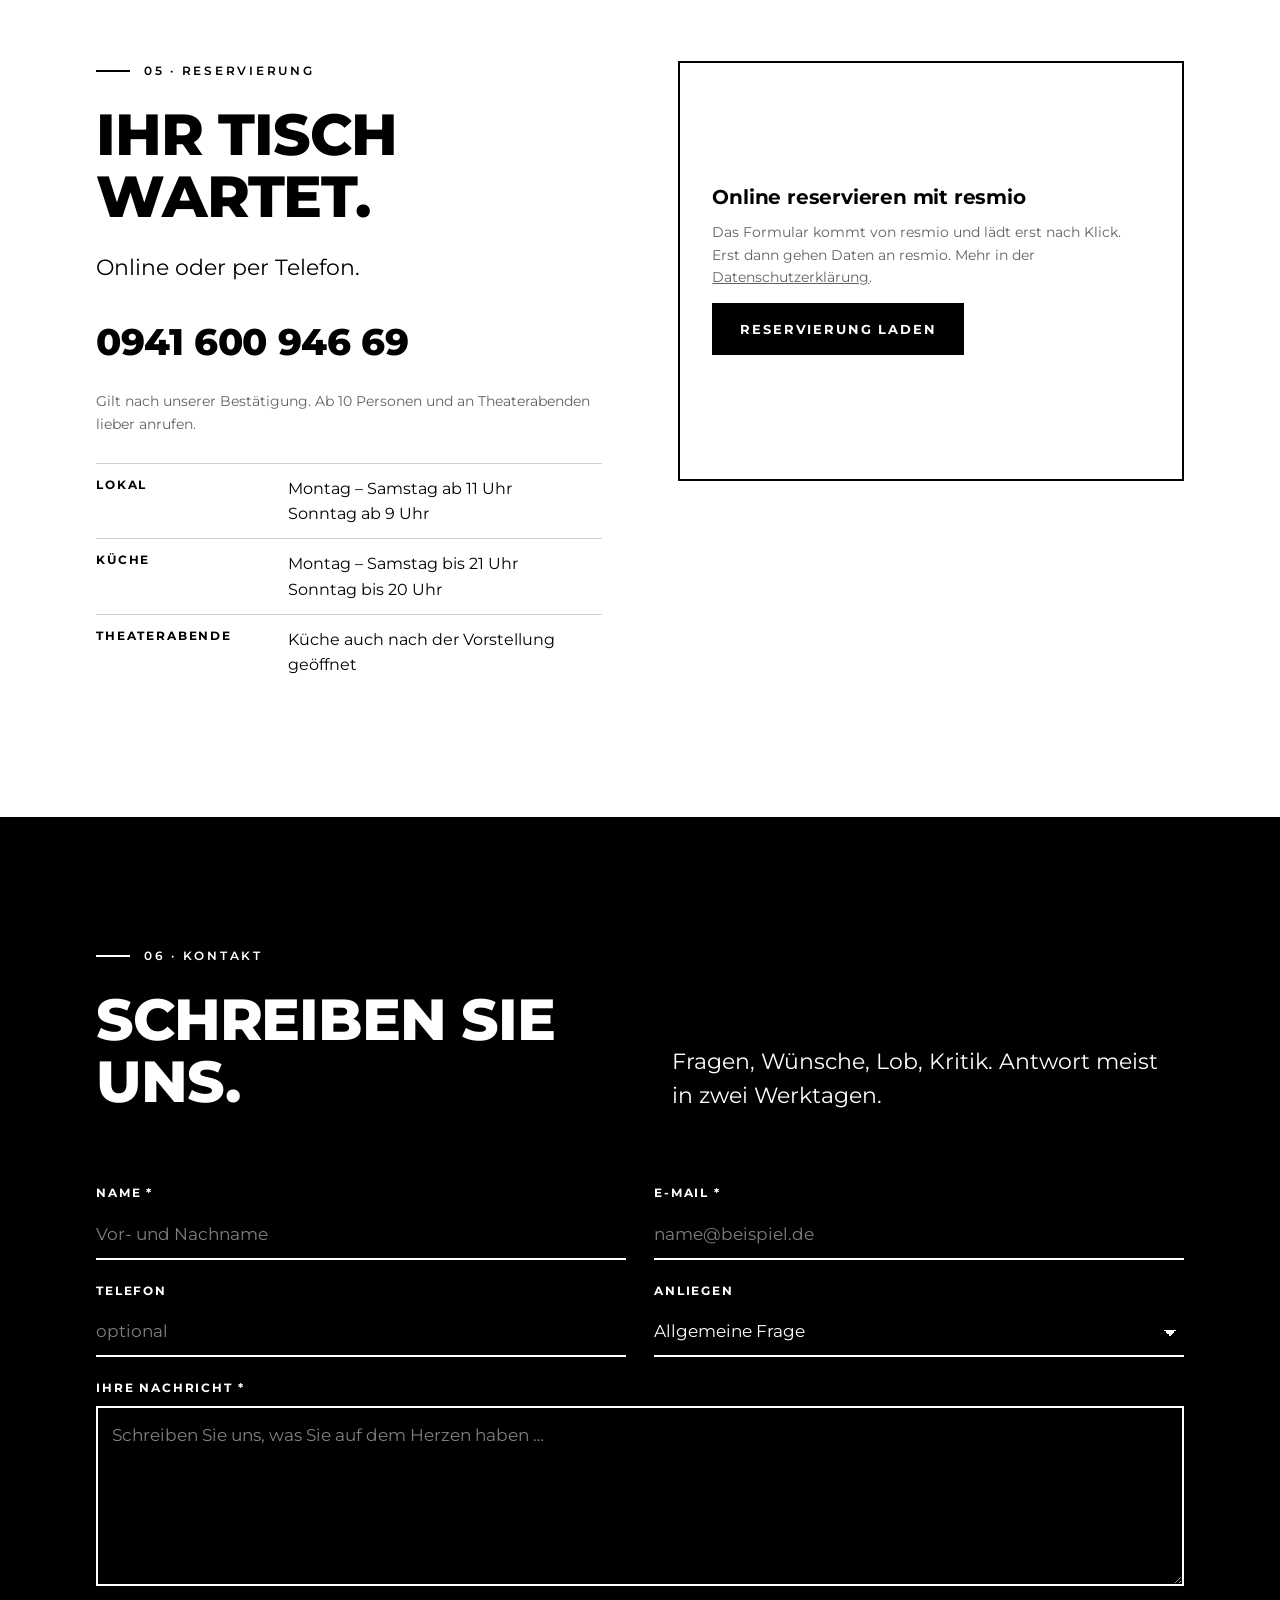
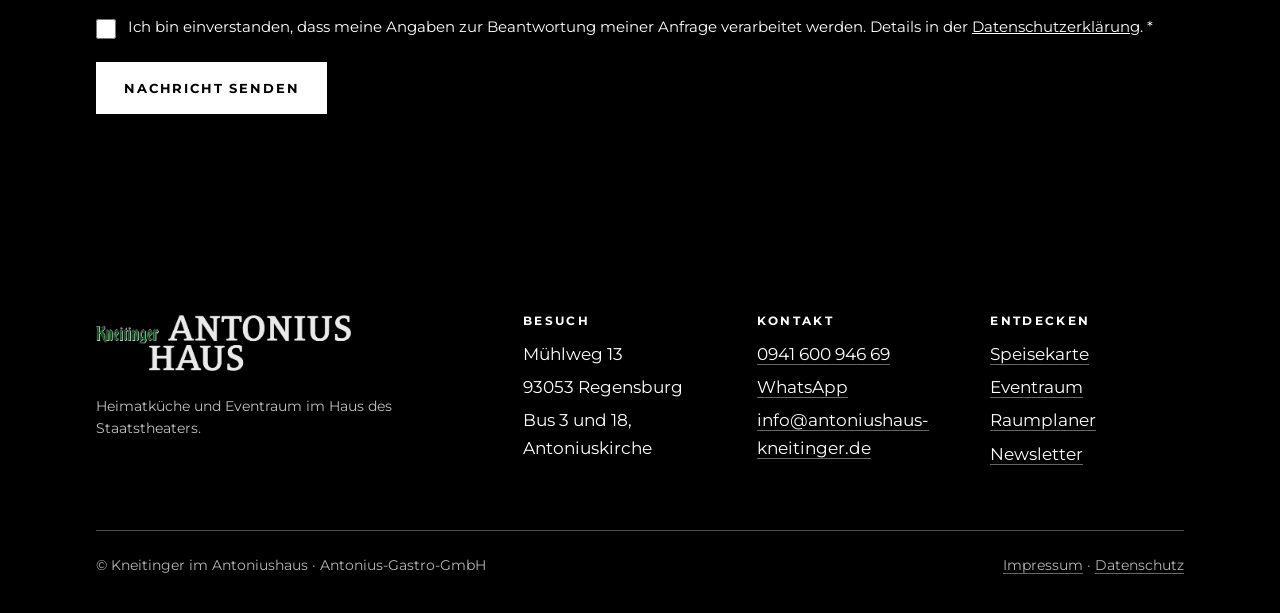
==== commit 921236da: "Werte: Kultur betont, Staatstheater-Kooperation entfernt Co-Authored-By: Claude Opus 5.5 <noreply@an" ====
--- a/index.html
+++ b/index.html
@@ -98,10 +98,10 @@
         </li>
         <li>
           <span class="nr">03</span>
-          <h3>Ein Raum, viele Bühnen</h3>
-          <p>Tagsüber arbeiten, abends ausstellen und vernetzen.</p>
-          <p class="wie">So erreichen wir das</p>
-          <ul><li>Coworking an allen Wochentagen</li><li>Kuratierte Abende: Ausstellungen, Pop-ups, Antonius-Runde</li><li>Kooperation mit dem Staatstheater</li></ul>
+          <h3>Kultur zuerst</h3>
+          <p>Kunst, Musik und Begegnung gehören bei uns auf den Tisch.</p>
+          <p class="wie">So erreichen wir das</p>
+          <ul><li>Ausstellungen regionaler Künstler</li><li>Konzerte, Lesungen, Pop-ups</li><li>Tagsüber Coworking, abends Bühne</li></ul>
         </li>
         <li>
           <span class="nr">04</span>
